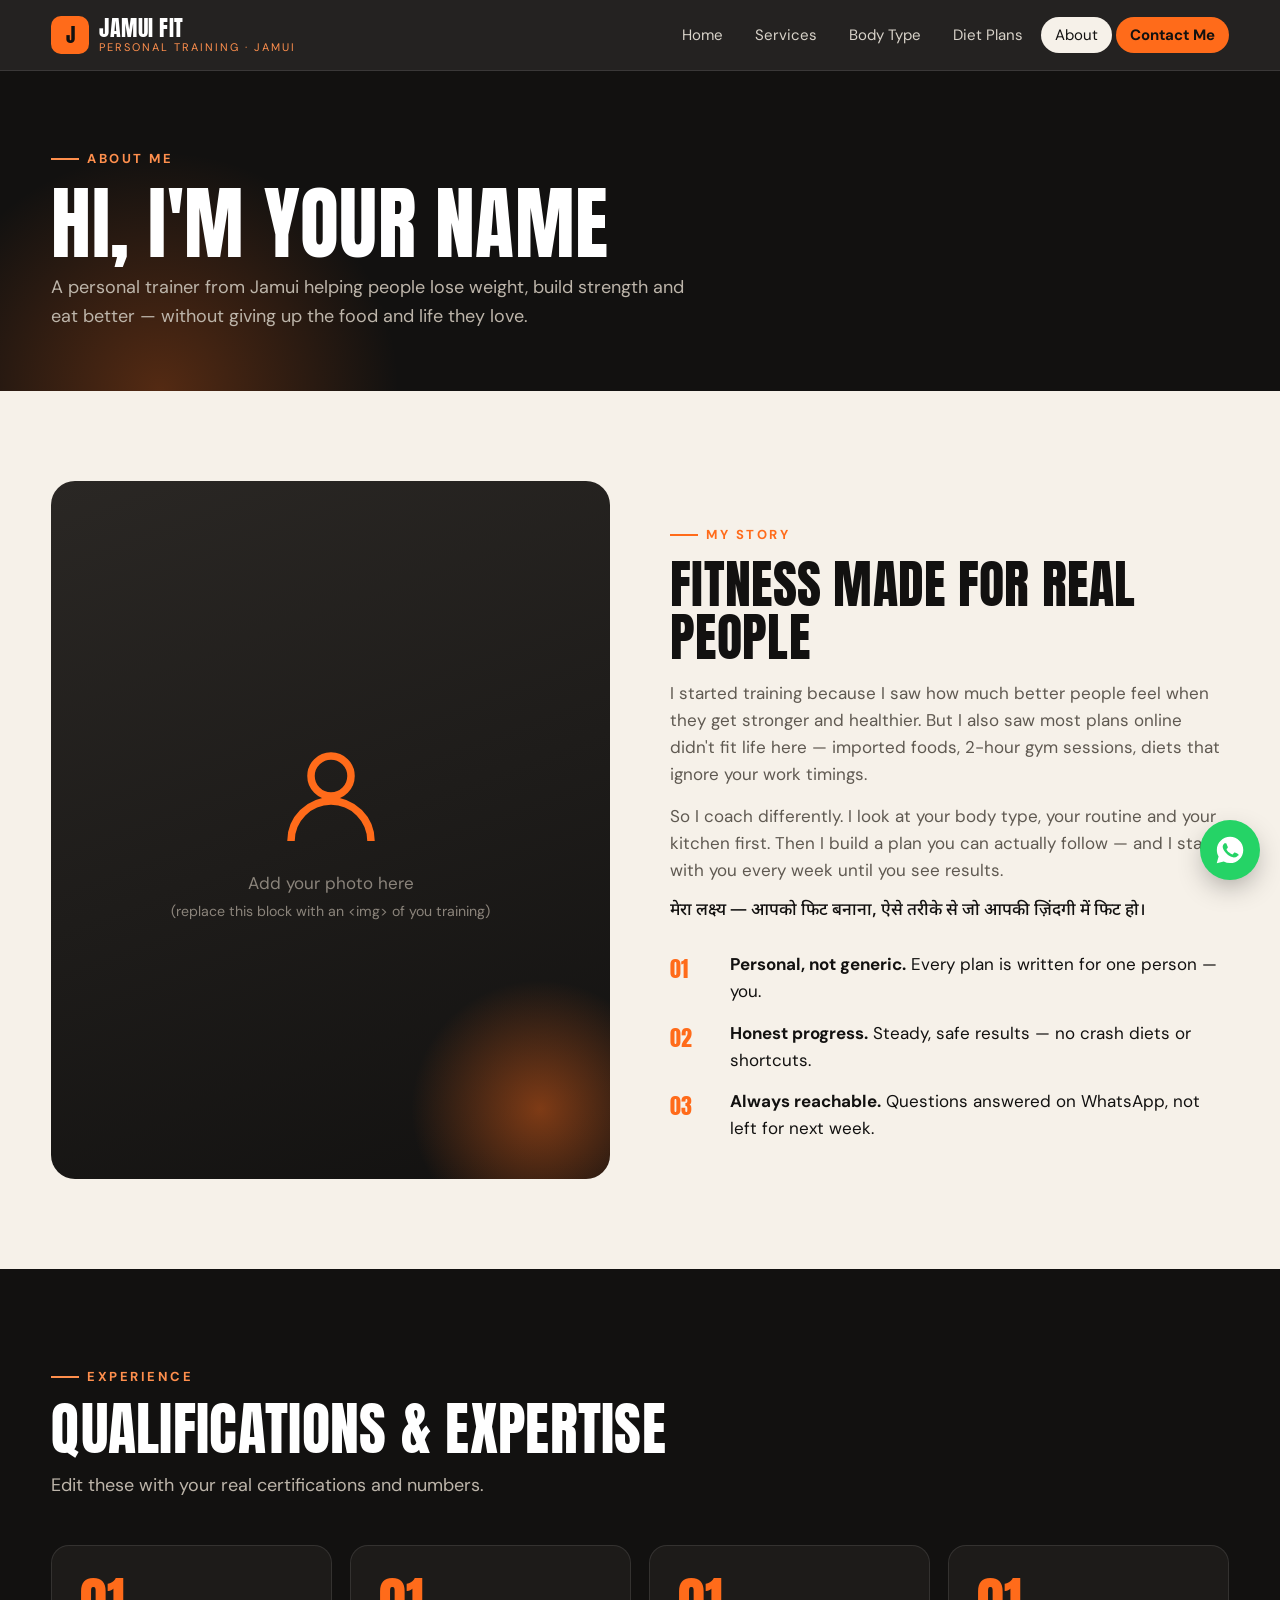
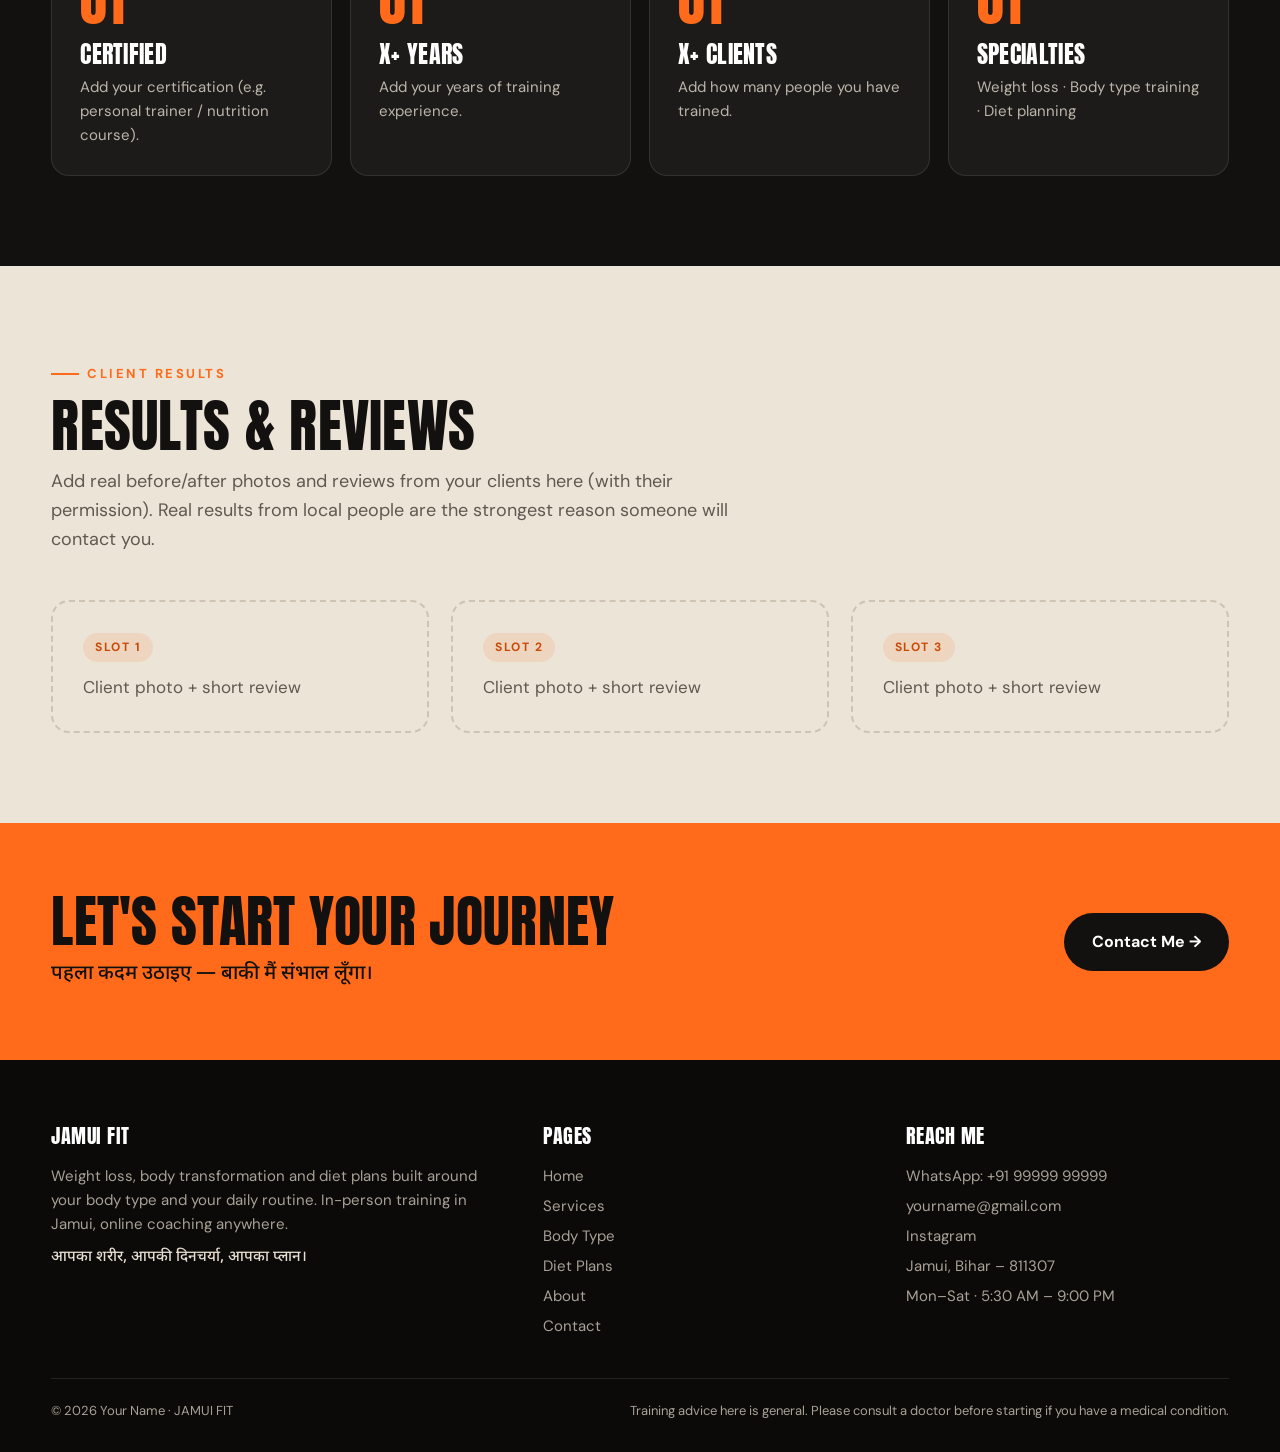
==== about.html @ f2fb3ff2 "Initial commit: JamuiFIT website Co-Authored-By: Claude Opus 5.5 <noreply@anthropic.com>" ====
<!DOCTYPE html>
<html lang="en">
<head>
<meta charset="UTF-8">
<meta name="viewport" content="width=device-width, initial-scale=1">
<title>About — Jamui Fit Personal Trainer</title>
<meta name="description" content="Meet your personal trainer in Jamui, Bihar — training philosophy, experience and approach.">
<link rel="preconnect" href="https://fonts.googleapis.com"><link rel="preconnect" href="https://fonts.gstatic.com" crossorigin>
<link href="https://fonts.googleapis.com/css2?family=Anton&family=DM+Sans:wght@400;500;700&family=Noto+Sans+Devanagari:wght@400;500;700&display=swap" rel="stylesheet">
<link rel="stylesheet" href="assets/style.css">
</head>
<body>

<section class="page-hero">
  <div class="wrap">
    <span class="eyebrow">About me</span>
    <h1>Hi, I'm <span data-site="trainerName">Your Name</span></h1>
    <p>A personal trainer from Jamui helping people lose weight, build strength and eat better — without giving up the food and life they love.</p>
  </div>
</section>

<section>
  <div class="wrap split">
    <div class="portrait reveal">
      <div>
        <svg viewBox="0 0 24 24"><circle cx="12" cy="8" r="4"/><path d="M4 21c0-4.4 3.6-8 8-8s8 3.6 8 8"/></svg>
        <p>Add your photo here<br><small>(replace this block with an &lt;img&gt; of you training)</small></p>
      </div>
    </div>
    <div class="reveal">
      <span class="eyebrow dark">My story</span>
      <h2 style="font-size:clamp(34px,4.5vw,52px);text-transform:uppercase;margin:12px 0 16px">Fitness made for real people</h2>
      <p style="color:#5f5951;margin-bottom:14px">I started training because I saw how much better people feel when they get stronger and healthier. But I also saw most plans online didn't fit life here — imported foods, 2-hour gym sessions, diets that ignore your work timings.</p>
      <p style="color:#5f5951;margin-bottom:14px">So I coach differently. I look at your body type, your routine and your kitchen first. Then I build a plan you can actually follow — and I stay with you every week until you see results.</p>
      <p class="hi" style="margin-bottom:24px">मेरा लक्ष्य — आपको फिट बनाना, ऐसे तरीके से जो आपकी ज़िंदगी में फिट हो।</p>
      <div class="values">
        <div class="value"><b>01</b><div><strong>Personal, not generic.</strong> Every plan is written for one person — you.</div></div>
        <div class="value"><b>02</b><div><strong>Honest progress.</strong> Steady, safe results — no crash diets or shortcuts.</div></div>
        <div class="value"><b>03</b><div><strong>Always reachable.</strong> Questions answered on WhatsApp, not left for next week.</div></div>
      </div>
    </div>
  </div>
</section>

<section class="dark-sec">
  <div class="wrap">
    <div class="section-head reveal">
      <span class="eyebrow">Experience</span>
      <h2>Qualifications &amp; expertise</h2>
      <p>Edit these with your real certifications and numbers.</p>
    </div>
    <div class="grid-4">
      <div class="step reveal" style="padding-top:28px"><h3>Certified</h3><p>Add your certification (e.g. personal trainer / nutrition course).</p></div>
      <div class="step reveal" style="padding-top:28px"><h3>X+ Years</h3><p>Add your years of training experience.</p></div>
      <div class="step reveal" style="padding-top:28px"><h3>X+ Clients</h3><p>Add how many people you have trained.</p></div>
      <div class="step reveal" style="padding-top:28px"><h3>Specialties</h3><p>Weight loss · Body type training · Diet planning</p></div>
    </div>
  </div>
</section>

<section class="alt">
  <div class="wrap">
    <div class="section-head reveal">
      <span class="eyebrow dark">Client results</span>
      <h2>Results &amp; reviews</h2>
      <p>Add real before/after photos and reviews from your clients here (with their permission). Real results from local people are the strongest reason someone will contact you.</p>
    </div>
    <div class="grid-3">
      <div class="card reveal" style="border:2px dashed #cfc4b3;background:transparent"><span class="tag">Slot 1</span><p style="margin-top:12px">Client photo + short review</p></div>
      <div class="card reveal" style="border:2px dashed #cfc4b3;background:transparent"><span class="tag">Slot 2</span><p style="margin-top:12px">Client photo + short review</p></div>
      <div class="card reveal" style="border:2px dashed #cfc4b3;background:transparent"><span class="tag">Slot 3</span><p style="margin-top:12px">Client photo + short review</p></div>
    </div>
  </div>
</section>

<section class="cta-band">
  <div class="wrap">
    <div><h2>Let's start your journey</h2><p class="hi">पहला कदम उठाइए — बाकी मैं संभाल लूँगा।</p></div>
    <a class="btn btn-primary" href="contact.html">Contact Me →</a>
  </div>
</section>

<script src="assets/site.js"></script>
</body>
</html>
---- assets/style.css ----
:root{
  --ink:#121110; --ink-2:#1d1b19; --ink-3:#2a2724;
  --paper:#f6f1e9; --paper-2:#ece4d7;
  --saffron:#ff6b1a; --saffron-2:#ff8f4d; --leaf:#2f8f5b;
  --muted:#8b847b; --line:rgba(255,255,255,.1);
  --radius:18px;
  --display:"Anton",Impact,sans-serif;
  --body:"DM Sans","Noto Sans Devanagari",system-ui,sans-serif;
  --hi:"Noto Sans Devanagari","DM Sans",sans-serif;
}
*{box-sizing:border-box;margin:0;padding:0}
html{scroll-behavior:smooth}
body{font-family:var(--body);background:var(--paper);color:var(--ink);line-height:1.6;font-size:17px;-webkit-font-smoothing:antialiased}
img,svg{display:block;max-width:100%}
a{color:inherit}
.wrap{width:min(1180px,92vw);margin-inline:auto}
.hi{font-family:var(--hi);font-weight:500}

/* header */
.site-header{position:sticky;top:0;z-index:50;background:rgba(18,17,16,.92);backdrop-filter:blur(10px);color:#fff;border-bottom:1px solid var(--line)}
.nav{display:flex;align-items:center;justify-content:space-between;height:70px}
.brand{display:flex;align-items:center;gap:10px;text-decoration:none}
.brand-mark{width:38px;height:38px;border-radius:10px;background:var(--saffron);display:grid;place-items:center;font-family:var(--display);font-size:20px;color:var(--ink)}
.brand-text{font-family:var(--display);font-size:22px;letter-spacing:.5px;line-height:1}
.brand-text small{display:block;font-family:var(--body);font-size:11px;letter-spacing:2px;color:var(--saffron-2);text-transform:uppercase;margin-top:3px}
.nav-links{display:flex;gap:4px;list-style:none;align-items:center}
.nav-links a{text-decoration:none;padding:8px 14px;border-radius:999px;font-size:15px;color:#d9d3ca;transition:.2s}
.nav-links a:hover{color:#fff;background:var(--ink-3)}
.nav-links a.active{color:var(--ink);background:var(--paper)}
.nav-links .nav-cta{background:var(--saffron);color:var(--ink);font-weight:700}
.nav-links .nav-cta:hover{background:var(--saffron-2);color:var(--ink)}
.menu-btn{display:none;background:none;border:0;color:#fff;font-size:26px;cursor:pointer;padding:6px}
@media(max-width:900px){
  .menu-btn{display:block}
  .nav-links{position:absolute;top:70px;left:0;right:0;flex-direction:column;align-items:stretch;background:var(--ink);padding:12px 4vw 20px;gap:4px;display:none;border-bottom:1px solid var(--line)}
  .nav-links.open{display:flex}
  .nav-links a{padding:12px 16px}
}

/* buttons */
.btn{display:inline-flex;align-items:center;gap:10px;padding:14px 26px;border-radius:999px;font-weight:700;text-decoration:none;font-size:16px;border:2px solid transparent;cursor:pointer;transition:transform .15s,background .2s;font-family:var(--body)}
.btn:hover{transform:translateY(-2px)}
.btn-primary{background:var(--saffron);color:var(--ink)}
.btn-primary:hover{background:var(--saffron-2)}
.btn-ghost{border-color:currentColor;background:transparent}
.btn-wa{background:#25d366;color:#08331a}
.btn svg{width:20px;height:20px}

/* hero */
.hero{background:var(--ink);color:#fff;position:relative;overflow:hidden;padding:90px 0 110px}
.hero::after{content:"";position:absolute;right:-180px;top:-120px;width:620px;height:620px;border-radius:50%;background:radial-gradient(circle,rgba(255,107,26,.35),transparent 65%)}
.hero-grid{display:grid;grid-template-columns:1.25fr .9fr;gap:50px;align-items:center;position:relative;z-index:1}
.eyebrow{display:inline-flex;align-items:center;gap:8px;font-size:13px;letter-spacing:2.5px;text-transform:uppercase;color:var(--saffron-2);font-weight:700}
.eyebrow::before{content:"";width:28px;height:2px;background:currentColor}
h1,h2,h3{font-family:var(--display);font-weight:400;letter-spacing:.3px;line-height:1.02}
.hero h1{font-size:clamp(52px,8vw,104px);margin:18px 0 10px;text-transform:uppercase}
.hero h1 em{font-style:normal;color:var(--saffron)}
.hero .hi-line{font-size:clamp(20px,2.4vw,26px);color:#e8dfd2;margin-bottom:18px}
.hero p.lead{font-size:19px;color:#bdb5aa;max-width:560px;margin-bottom:32px}
.hero-actions{display:flex;flex-wrap:wrap;gap:14px}
.hero-card{background:var(--ink-2);border:1px solid var(--line);border-radius:24px;padding:30px}
.hero-card h3{font-size:28px;margin-bottom:6px}
.hero-card .sub{color:var(--muted);font-size:14px;margin-bottom:20px}
.stat-row{display:grid;grid-template-columns:1fr 1fr;gap:12px}
.stat{background:var(--ink-3);border-radius:14px;padding:16px}
.stat b{font-family:var(--display);font-size:30px;color:var(--saffron);font-weight:400;display:block;line-height:1.1}
.stat span{font-size:13px;color:#bdb5aa}
@media(max-width:900px){.hero-grid{grid-template-columns:1fr}.hero{padding:60px 0 80px}}

/* page hero */
.page-hero{background:var(--ink);color:#fff;padding:70px 0 60px;position:relative;overflow:hidden}
.page-hero::after{content:"";position:absolute;left:-100px;bottom:-260px;width:520px;height:520px;border-radius:50%;background:radial-gradient(circle,rgba(255,107,26,.28),transparent 65%)}
.page-hero .wrap{position:relative;z-index:1}
.page-hero h1{font-size:clamp(44px,6.5vw,80px);text-transform:uppercase;margin:14px 0 8px}
.page-hero p{color:#bdb5aa;max-width:640px;font-size:18px}

/* sections */
section{padding:90px 0}
.section-head{max-width:720px;margin-bottom:46px}
.section-head h2{font-size:clamp(36px,5vw,58px);text-transform:uppercase;margin:12px 0 12px}
.section-head p{color:#5f5951;font-size:18px}
.eyebrow.dark{color:var(--saffron)}
.alt{background:var(--paper-2)}
.dark-sec{background:var(--ink);color:#fff}
.dark-sec .section-head p{color:#bdb5aa}

.grid-3{display:grid;grid-template-columns:repeat(3,1fr);gap:22px}
.grid-2{display:grid;grid-template-columns:repeat(2,1fr);gap:22px}
.grid-4{display:grid;grid-template-columns:repeat(4,1fr);gap:18px}
@media(max-width:900px){.grid-3,.grid-4{grid-template-columns:1fr 1fr}}
@media(max-width:620px){.grid-3,.grid-2,.grid-4{grid-template-columns:1fr}}

.card{background:#fff;border-radius:var(--radius);padding:30px;border:1px solid rgba(0,0,0,.06);position:relative;transition:transform .2s,box-shadow .2s}
.card:hover{transform:translateY(-4px);box-shadow:0 18px 40px -20px rgba(0,0,0,.25)}
.card h3{font-size:28px;margin:16px 0 10px;text-transform:uppercase}
.card p{color:#5f5951}
.card ul{list-style:none;margin-top:14px}
.card li{padding:7px 0 7px 26px;position:relative;color:#3b3631;border-top:1px dashed rgba(0,0,0,.08)}
.card li::before{content:"";position:absolute;left:2px;top:15px;width:12px;height:7px;border-left:2.5px solid var(--saffron);border-bottom:2.5px solid var(--saffron);transform:rotate(-45deg)}
.icon{width:58px;height:58px;border-radius:16px;background:var(--ink);display:grid;place-items:center}
.icon svg{width:30px;height:30px;stroke:var(--saffron);fill:none;stroke-width:2;stroke-linecap:round;stroke-linejoin:round}
.dark-card{background:var(--ink-2);border:1px solid var(--line);color:#fff}
.dark-card p{color:#bdb5aa}
.dark-card li{color:#e8dfd2;border-top-color:var(--line)}
.tag{display:inline-block;font-size:12px;letter-spacing:1.5px;text-transform:uppercase;font-weight:700;padding:5px 12px;border-radius:999px;background:rgba(255,107,26,.12);color:#c94a05}

/* steps */
.steps{counter-reset:s;display:grid;grid-template-columns:repeat(4,1fr);gap:18px}
.step{background:var(--ink-2);border:1px solid var(--line);border-radius:var(--radius);padding:28px;position:relative}
.step::before{counter-increment:s;content:"0" counter(s);font-family:var(--display);font-size:54px;color:var(--saffron);line-height:1;display:block;margin-bottom:14px}
.step h3{font-size:24px;margin-bottom:8px;text-transform:uppercase}
.step p{color:#bdb5aa;font-size:15px}
@media(max-width:900px){.steps{grid-template-columns:1fr 1fr}}
@media(max-width:560px){.steps{grid-template-columns:1fr}}

/* split */
.split{display:grid;grid-template-columns:1fr 1fr;gap:60px;align-items:center}
@media(max-width:900px){.split{grid-template-columns:1fr;gap:36px}}
.body-figs{display:flex;justify-content:center;gap:26px;align-items:flex-end;background:var(--ink);border-radius:24px;padding:40px 20px 26px}
.body-figs figure{text-align:center;color:#e8dfd2;font-size:13px;letter-spacing:1.5px;text-transform:uppercase}
.body-figs svg{height:200px;width:auto;margin:0 auto 12px}
.body-figs svg path,.body-figs svg circle{fill:none;stroke:var(--saffron);stroke-width:3}

/* cta band */
.cta-band{background:var(--saffron);color:var(--ink);padding:70px 0}
.cta-band .wrap{display:flex;justify-content:space-between;align-items:center;gap:30px;flex-wrap:wrap}
.cta-band h2{font-size:clamp(34px,5vw,56px);text-transform:uppercase;max-width:700px}
.cta-band .hi{font-size:20px;margin-top:8px}
.cta-band .btn-primary{background:var(--ink);color:#fff}

/* forms */
.form{background:#fff;border-radius:24px;padding:36px;border:1px solid rgba(0,0,0,.06)}
.form-row{display:grid;grid-template-columns:1fr 1fr;gap:16px}
@media(max-width:620px){.form-row{grid-template-columns:1fr}}
.field{display:flex;flex-direction:column;gap:6px;margin-bottom:16px}
.field label{font-weight:700;font-size:14px}
.field input,.field select,.field textarea{font:inherit;font-size:16px;padding:13px 15px;border-radius:12px;border:1.5px solid #ddd3c4;background:var(--paper);color:var(--ink);transition:border .2s}
.field input:focus,.field select:focus,.field textarea:focus{outline:none;border-color:var(--saffron);background:#fff}
.field textarea{min-height:110px;resize:vertical}
.chips{display:flex;flex-wrap:wrap;gap:8px}
.chips label{cursor:pointer}
.chips input{position:absolute;opacity:0;pointer-events:none}
.chips span{display:inline-block;padding:9px 16px;border-radius:999px;border:1.5px solid #ddd3c4;font-size:14px;font-weight:500;transition:.15s}
.chips input:checked+span{background:var(--ink);color:#fff;border-color:var(--ink)}
.chips input:focus-visible+span{outline:2px solid var(--saffron);outline-offset:2px}
.form-note{font-size:13px;color:var(--muted);margin-top:10px}
.form-result{display:none;margin-top:18px;padding:20px;border-radius:14px;background:#eaf6ef;border:1px solid #bfe3cd}
.form-result.show{display:block}
.form-result p{margin-bottom:12px}
.error{color:#c0392b;font-size:14px;margin-top:8px;display:none}
.error.show{display:block}

/* contact info */
.info-list{list-style:none;display:grid;gap:14px}
.info-list li{display:flex;gap:16px;align-items:flex-start;background:var(--ink-2);border:1px solid var(--line);border-radius:16px;padding:18px 20px;color:#fff}
.info-list .icon{width:46px;height:46px;flex:none;background:var(--ink-3)}
.info-list .icon svg{width:22px;height:22px}
.info-list b{display:block;font-size:13px;letter-spacing:1.5px;text-transform:uppercase;color:var(--saffron-2);font-weight:700}
.info-list a,.info-list span{font-size:17px;text-decoration:none}

/* faq */
.faq details{background:#fff;border-radius:14px;padding:18px 22px;margin-bottom:12px;border:1px solid rgba(0,0,0,.06)}
.faq summary{font-weight:700;cursor:pointer;list-style:none;display:flex;justify-content:space-between;gap:20px}
.faq summary::after{content:"+";font-family:var(--display);font-size:24px;color:var(--saffron);line-height:1}
.faq details[open] summary::after{content:"–"}
.faq details p{margin-top:12px;color:#5f5951}

/* quiz */
.quiz{background:#fff;border-radius:24px;padding:36px;border:1px solid rgba(0,0,0,.06)}
.quiz-progress{height:6px;background:var(--paper-2);border-radius:99px;overflow:hidden;margin-bottom:26px}
.quiz-progress div{height:100%;background:var(--saffron);width:0;transition:width .3s}
.quiz h3{font-size:30px;text-transform:uppercase;margin-bottom:6px}
.quiz .q-hi{color:var(--muted);margin-bottom:20px}
.opts{display:grid;gap:10px}
.opt{text-align:left;font:inherit;padding:16px 18px;border-radius:14px;border:1.5px solid #ddd3c4;background:var(--paper);cursor:pointer;transition:.15s;font-size:16px}
.opt:hover{border-color:var(--saffron);background:#fff}
.quiz-result{display:none}
.quiz-result.show{display:block}
.result-type{font-family:var(--display);font-size:clamp(44px,6vw,68px);color:var(--saffron);text-transform:uppercase;line-height:1}
.mix-bar{display:flex;height:14px;border-radius:99px;overflow:hidden;margin:18px 0 8px}
.mix-legend{display:flex;gap:18px;font-size:13px;color:#5f5951;flex-wrap:wrap}
.mix-legend i{display:inline-block;width:10px;height:10px;border-radius:3px;margin-right:6px;vertical-align:middle}

/* calculator */
.calc{background:var(--ink-2);border:1px solid var(--line);border-radius:24px;padding:32px;color:#fff}
.calc .field label{color:#e8dfd2}
.calc .field input,.calc .field select{background:var(--ink-3);border-color:#3a3632;color:#fff}
.calc-out{margin-top:10px;padding:22px;border-radius:16px;background:var(--ink-3);display:none}
.calc-out.show{display:block}
.calc-out .big{font-family:var(--display);font-size:56px;color:var(--saffron);line-height:1}
.scale{display:flex;height:10px;border-radius:99px;overflow:hidden;margin:14px 0 6px}
.scale span{flex:1}
.scale-labels{display:flex;justify-content:space-between;font-size:12px;color:var(--muted)}

/* meal table */
.meal-plan{background:#fff;border-radius:20px;overflow:hidden;border:1px solid rgba(0,0,0,.06)}
.meal{display:grid;grid-template-columns:130px 1fr;border-top:1px solid var(--paper-2)}
.meal:first-child{border-top:0}
.meal .time{background:var(--ink);color:#fff;padding:18px;font-family:var(--display);font-size:20px;letter-spacing:.5px}
.meal .time small{display:block;font-family:var(--body);font-size:12px;color:var(--saffron-2);letter-spacing:1px}
.meal .food{padding:18px 22px;color:#3b3631}
.plan-tabs{display:flex;gap:8px;flex-wrap:wrap;margin-bottom:18px}
.plan-tabs button{font:inherit;font-size:14px;font-weight:700;padding:10px 18px;border-radius:999px;border:1.5px solid var(--ink);background:transparent;cursor:pointer}
.plan-tabs button.on{background:var(--ink);color:#fff}

.note{font-size:14px;color:var(--muted);margin-top:16px;padding-left:14px;border-left:3px solid var(--saffron)}
.dark-sec .note{color:#9c958b}

/* about */
.portrait{aspect-ratio:4/5;border-radius:24px;background:linear-gradient(160deg,var(--ink-3),var(--ink));display:grid;place-items:center;color:var(--muted);text-align:center;padding:30px;position:relative;overflow:hidden}
.portrait::before{content:"";position:absolute;inset:auto -60px -60px auto;width:260px;height:260px;border-radius:50%;background:radial-gradient(circle,rgba(255,107,26,.45),transparent 70%)}
.portrait svg{width:120px;height:120px;stroke:var(--saffron);fill:none;stroke-width:1.5;margin:0 auto 14px}
.values{display:grid;gap:14px;margin-top:26px}
.value{display:flex;gap:16px;align-items:flex-start}
.value b{font-family:var(--display);font-size:22px;color:var(--saffron);min-width:44px;font-weight:400}

/* footer */
.site-footer{background:#0b0a09;color:#a9a196;padding:60px 0 30px;font-size:15px}
.foot-grid{display:grid;grid-template-columns:1.4fr 1fr 1fr;gap:40px;margin-bottom:40px}
@media(max-width:760px){.foot-grid{grid-template-columns:1fr}}
.site-footer h4{color:#fff;font-family:var(--display);font-weight:400;font-size:20px;letter-spacing:.5px;margin-bottom:12px;text-transform:uppercase}
.site-footer ul{list-style:none;display:grid;gap:6px}
.site-footer a{text-decoration:none}
.site-footer a:hover{color:var(--saffron-2)}
.foot-bottom{border-top:1px solid var(--line);padding-top:22px;display:flex;justify-content:space-between;flex-wrap:wrap;gap:10px;font-size:13px}

/* floating whatsapp */
.wa-float{position:fixed;right:20px;bottom:20px;z-index:60;width:60px;height:60px;border-radius:50%;background:#25d366;display:grid;place-items:center;box-shadow:0 10px 30px -8px rgba(0,0,0,.45);transition:transform .2s}
.wa-float:hover{transform:scale(1.08)}
.wa-float svg{width:32px;height:32px;fill:#fff}

.reveal{opacity:0;transform:translateY(24px);transition:opacity .6s,transform .6s}
.reveal.in{opacity:1;transform:none}
@media(prefers-reduced-motion:reduce){.reveal{opacity:1;transform:none}*{transition:none!important}}
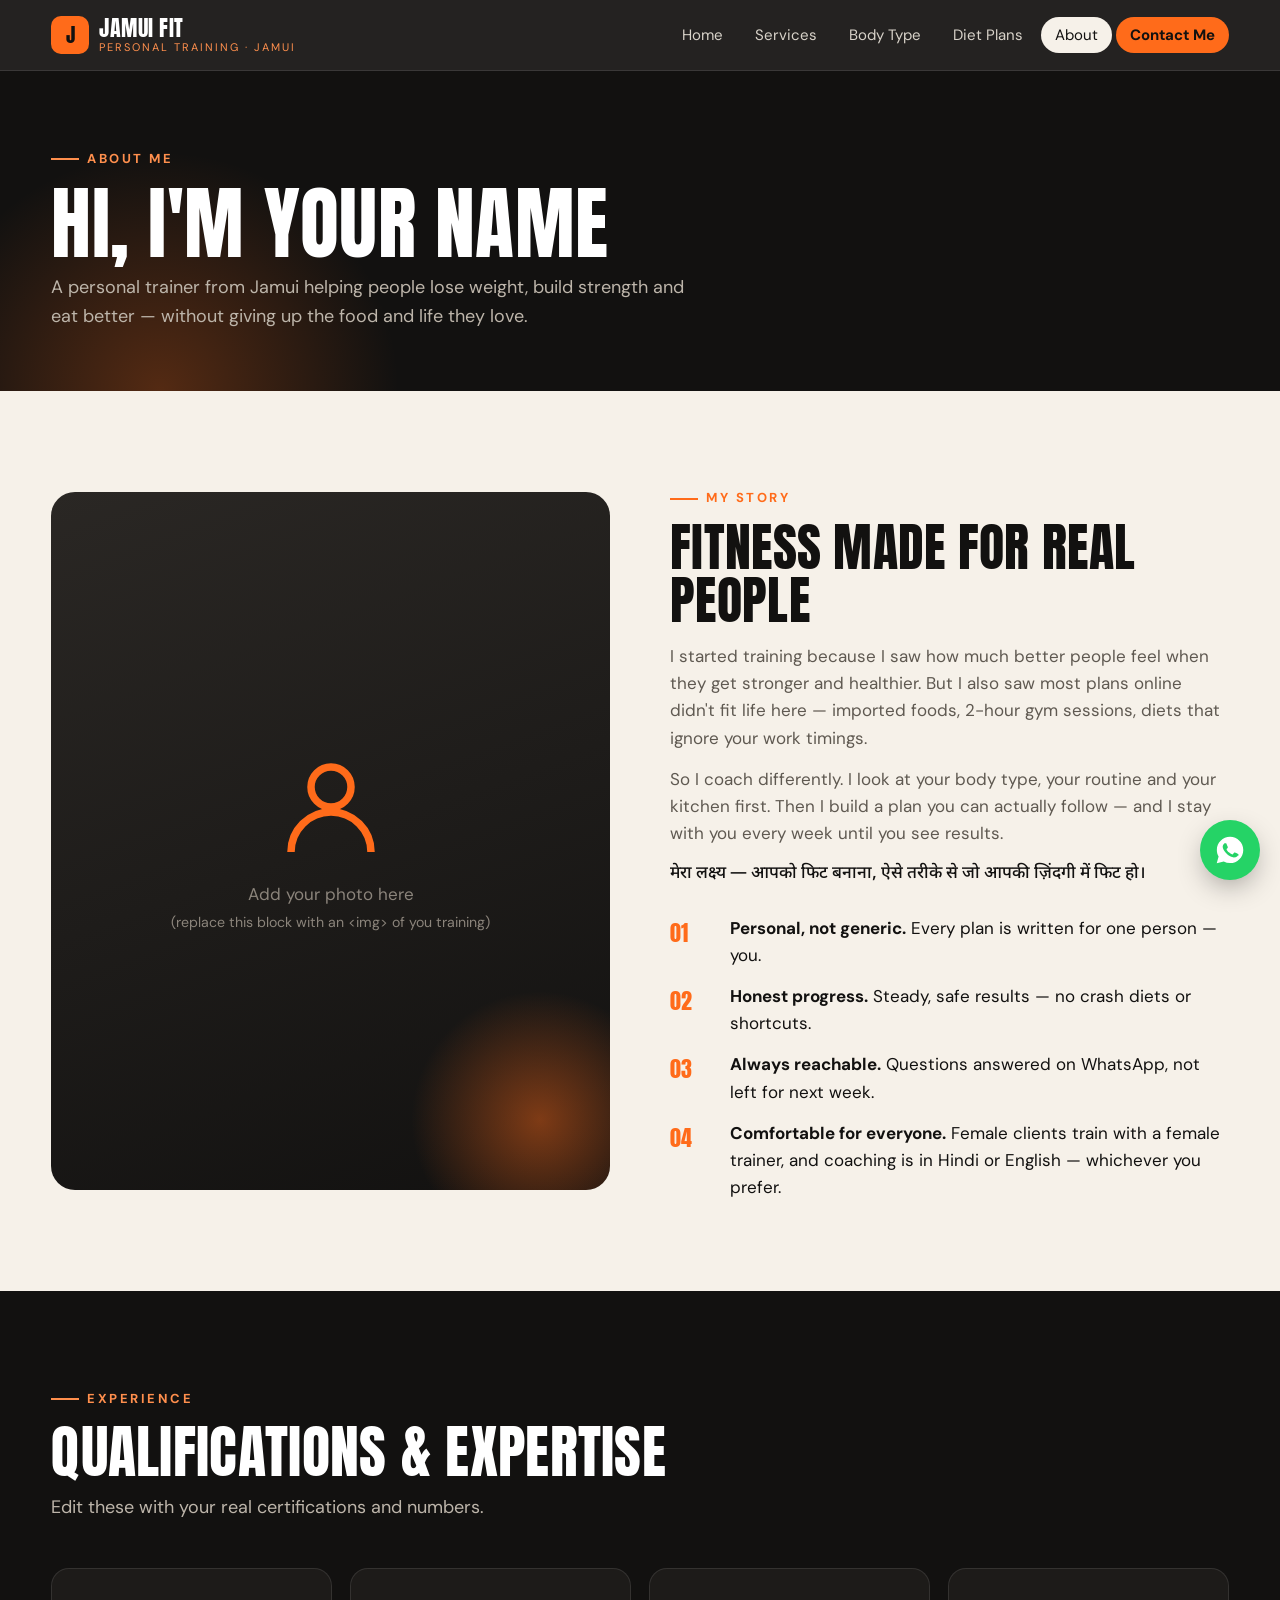
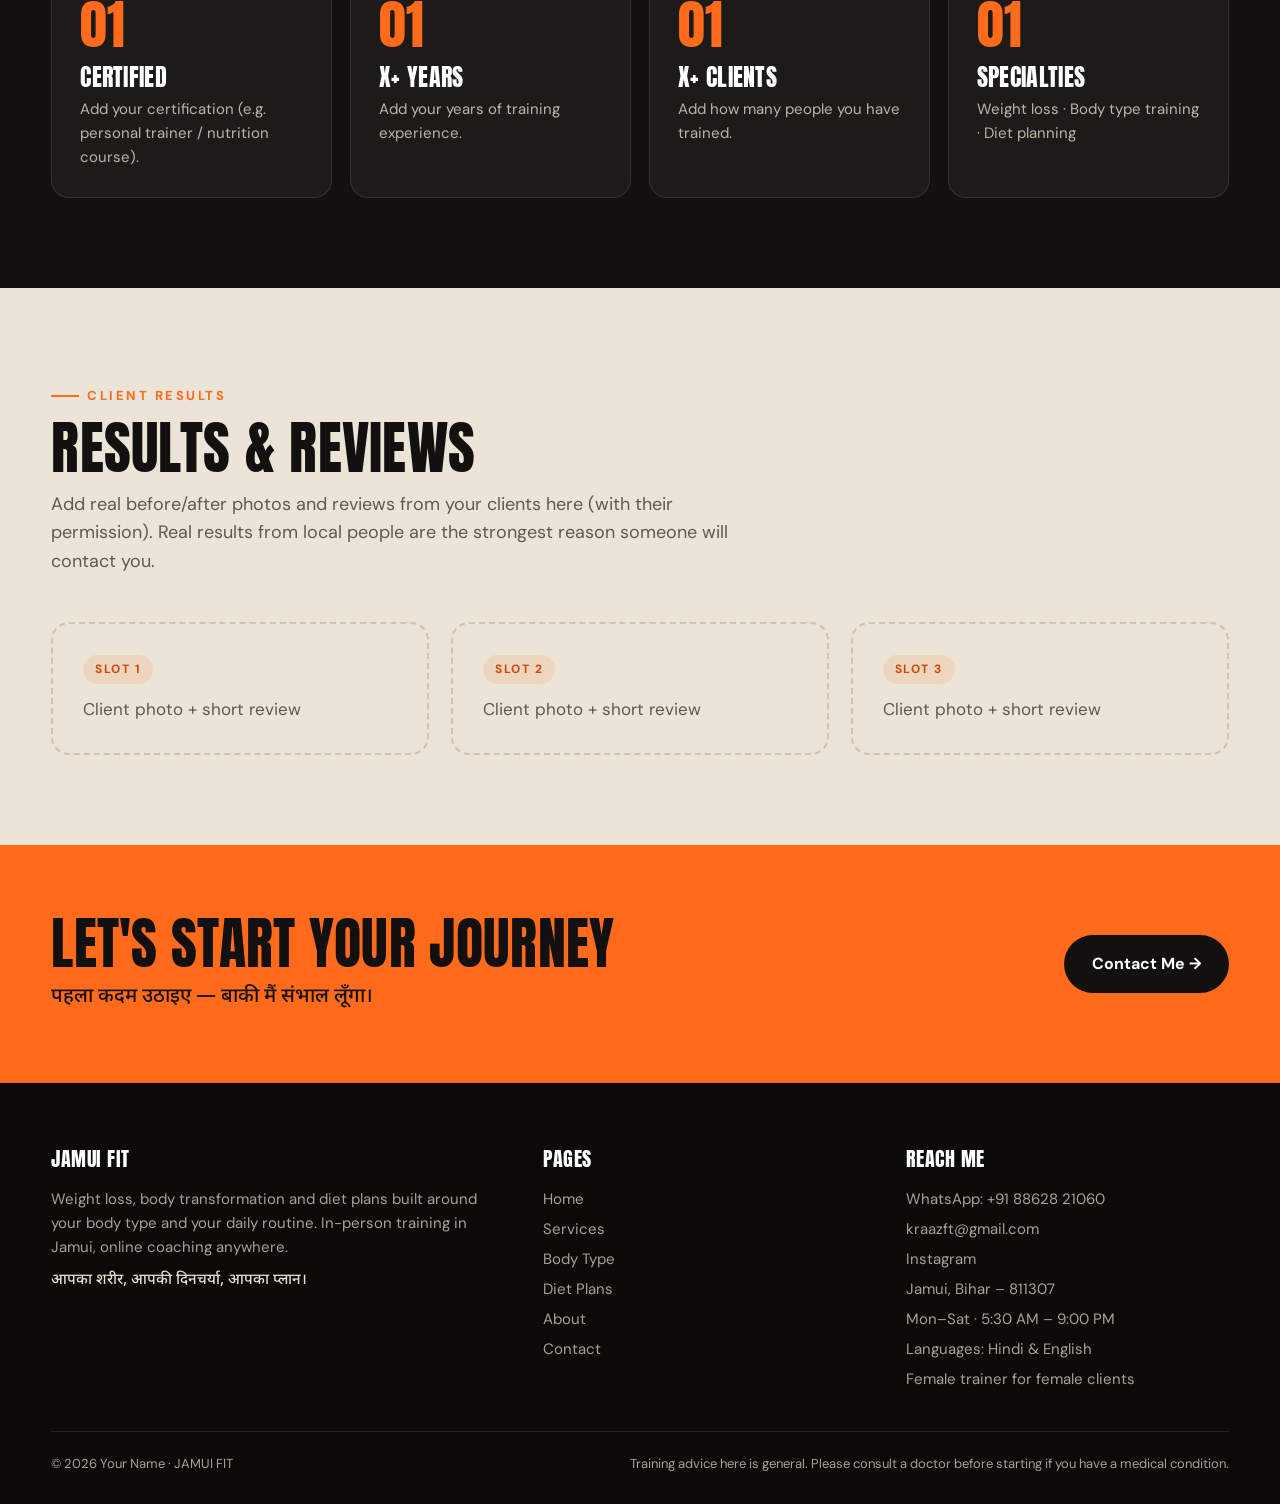
==== commit f82ce9fb: "Add client contact details, languages and female trainer info - Phone 8862821060 and email kraazft@g" ====
--- a/about.html
+++ b/about.html
@@ -37,6 +37,7 @@
         <div class="value"><b>01</b><div><strong>Personal, not generic.</strong> Every plan is written for one person — you.</div></div>
         <div class="value"><b>02</b><div><strong>Honest progress.</strong> Steady, safe results — no crash diets or shortcuts.</div></div>
         <div class="value"><b>03</b><div><strong>Always reachable.</strong> Questions answered on WhatsApp, not left for next week.</div></div>
+        <div class="value"><b>04</b><div><strong>Comfortable for everyone.</strong> Female clients train with a female trainer, and coaching is in Hindi or English — whichever you prefer.</div></div>
       </div>
     </div>
   </div>
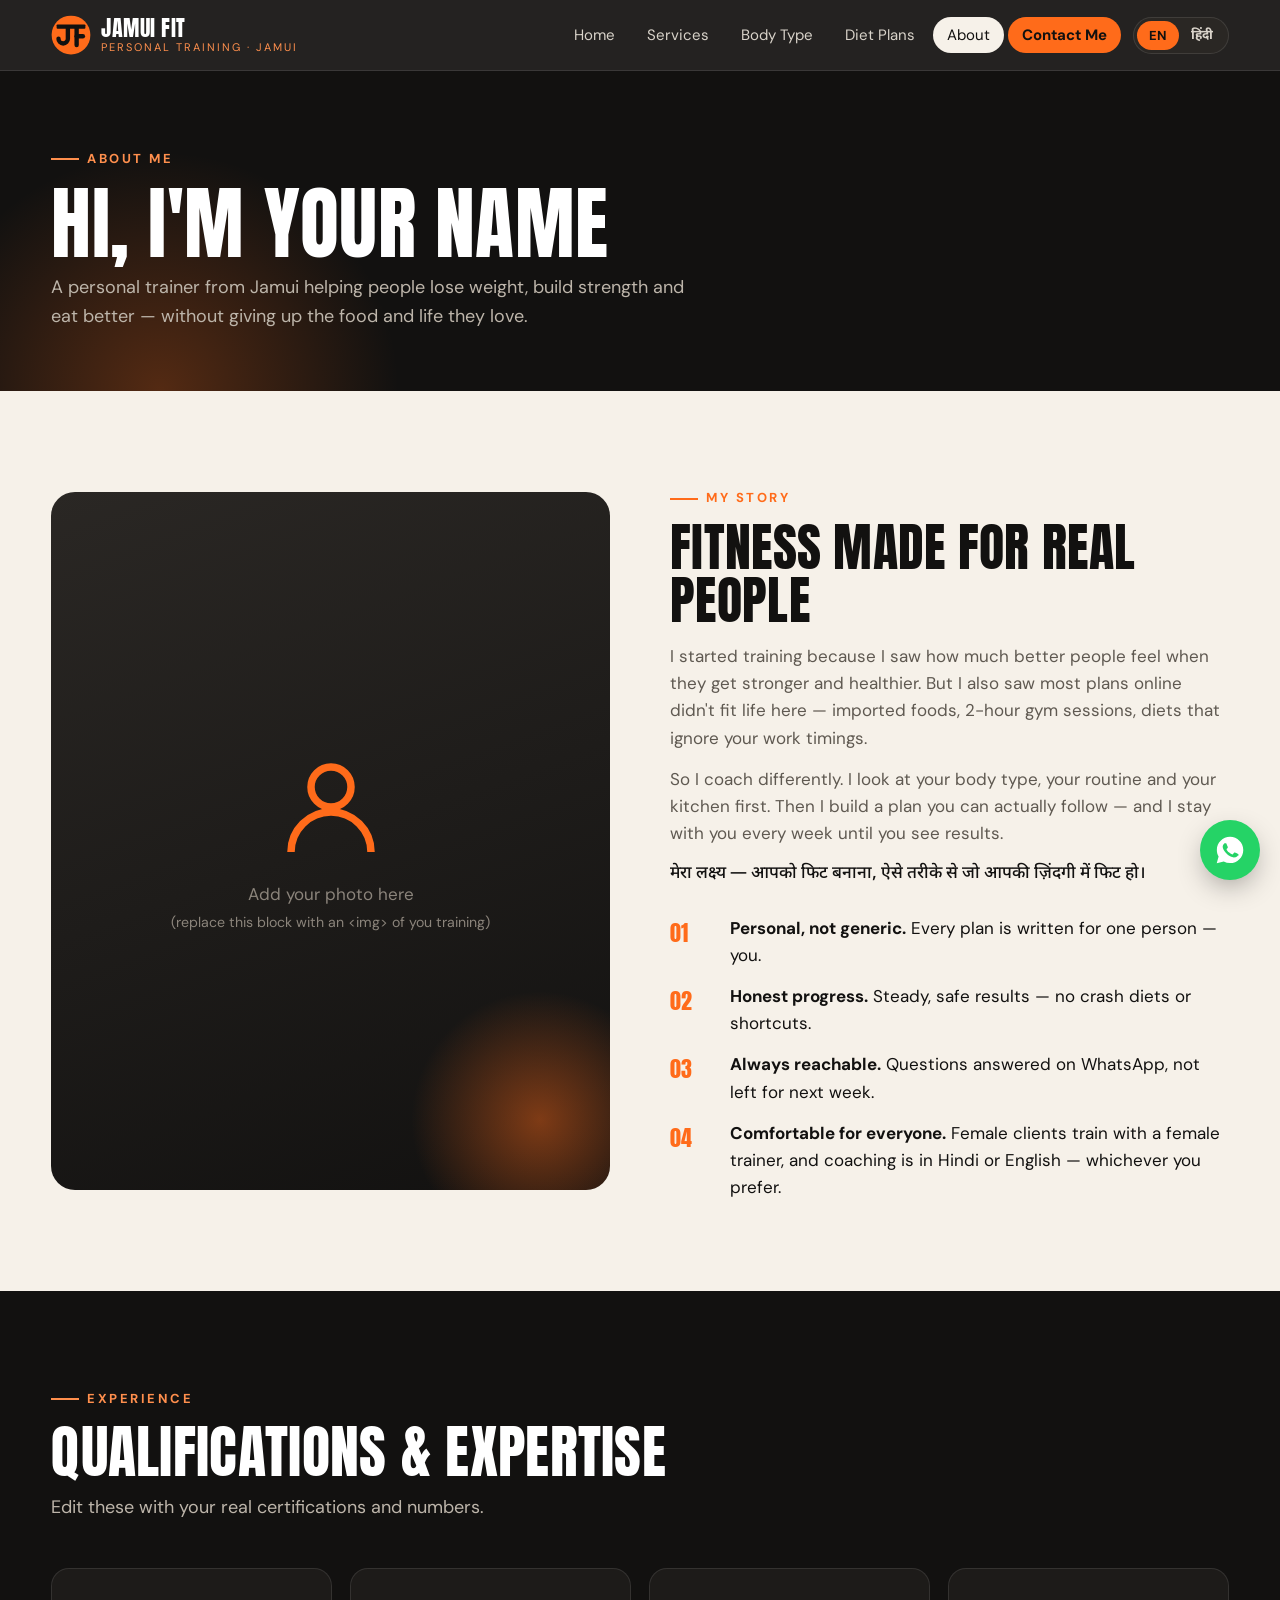
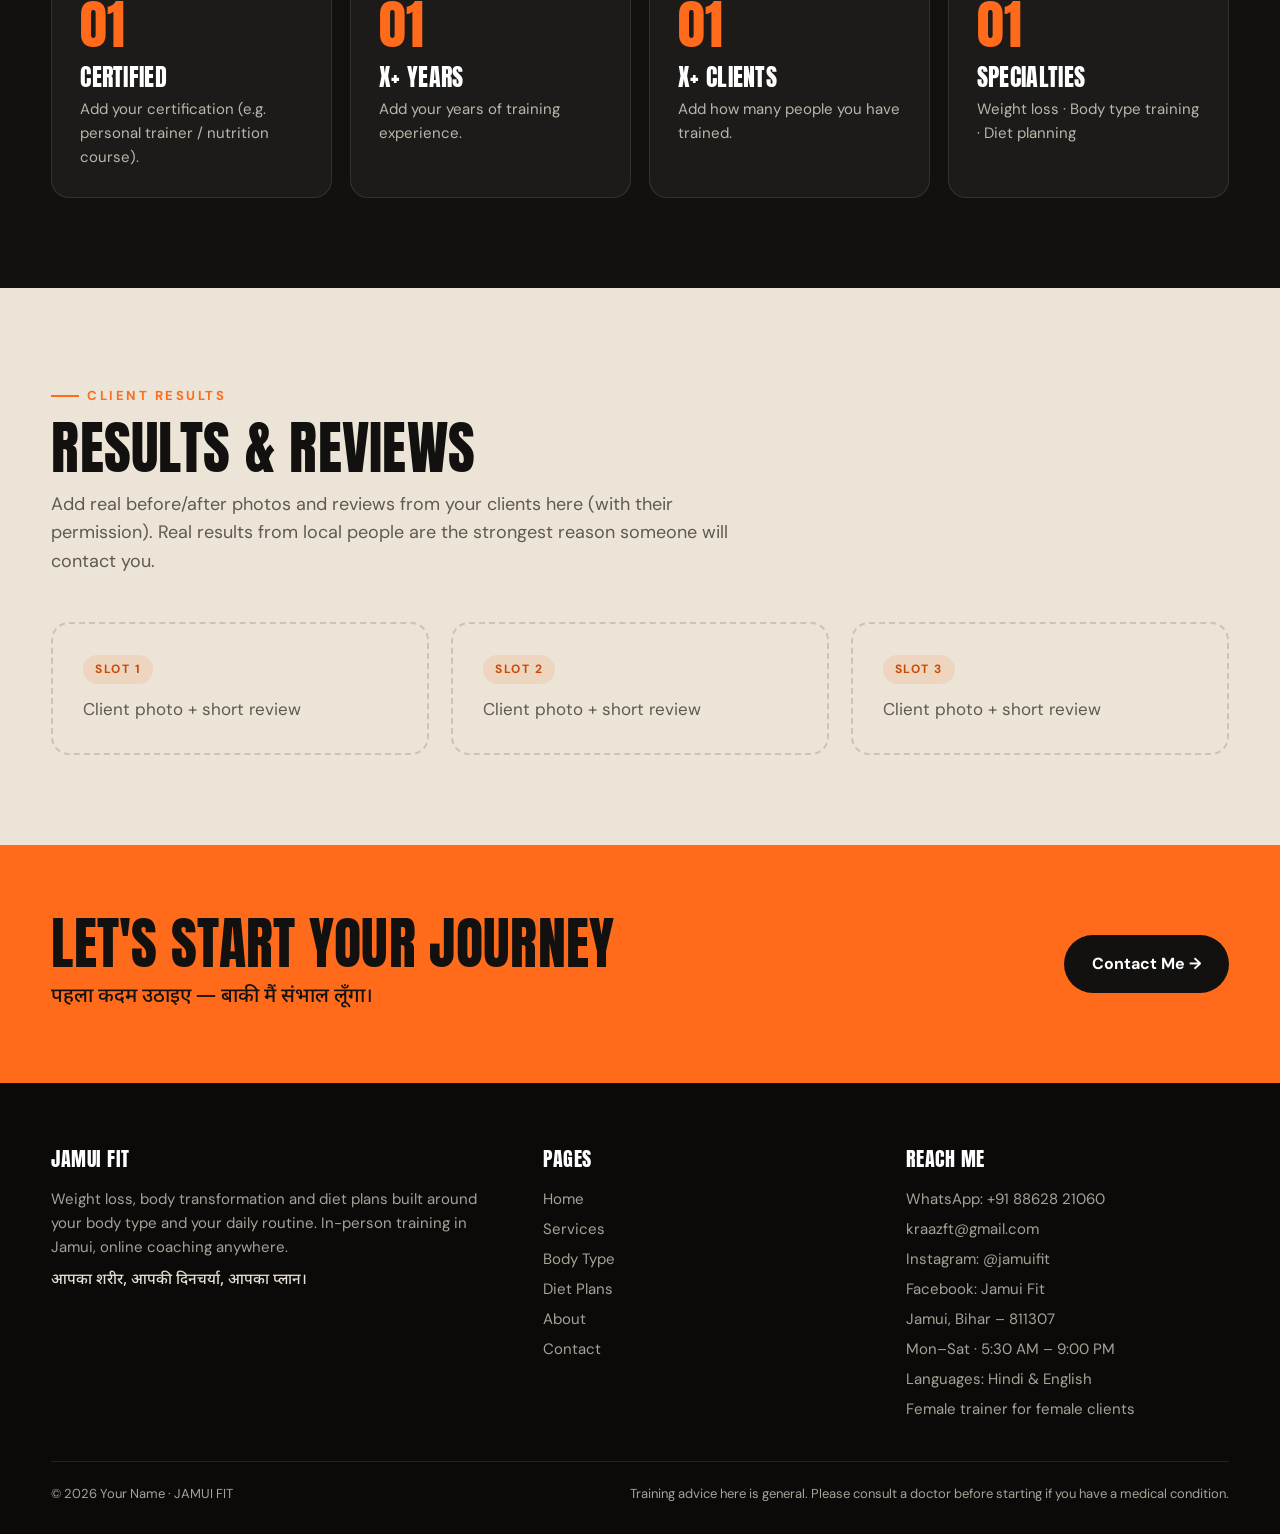
==== commit ba321584: "Add Hindi/English toggle, social links, SEO and logo - Header language toggle (EN / हिंदी), remember" ====
--- a/about.html
+++ b/about.html
@@ -3,8 +3,23 @@
 <head>
 <meta charset="UTF-8">
 <meta name="viewport" content="width=device-width, initial-scale=1">
-<title>About — Jamui Fit Personal Trainer</title>
-<meta name="description" content="Meet your personal trainer in Jamui, Bihar — training philosophy, experience and approach.">
+<!-- SITE URL: https://priyatam0509.github.io/JamuiFIT/  (replace everywhere when moving to a custom domain) -->
+<title data-hi="मेरे बारे में — जमुई फिट पर्सनल ट्रेनर">About Jamui Fit – Your Personal Trainer in Jamui, Bihar</title>
+<meta name="description" content="Meet the trainer behind Jamui Fit – personal training in Jamui, Bihar. Experience, qualifications, approach and client results. Hindi &amp; English.">
+<link rel="canonical" href="https://priyatam0509.github.io/JamuiFIT/about.html">
+<meta property="og:type" content="website">
+<meta property="og:site_name" content="Jamui Fit">
+<meta property="og:locale" content="en_IN">
+<meta property="og:title" content="About Jamui Fit – Personal Trainer in Jamui">
+<meta property="og:description" content="Experience, qualifications, training approach and client results.">
+<meta property="og:url" content="https://priyatam0509.github.io/JamuiFIT/about.html">
+<meta name="twitter:card" content="summary">
+<meta name="twitter:title" content="About Jamui Fit – Personal Trainer in Jamui">
+<meta name="twitter:description" content="Experience, qualifications, training approach and client results.">
+<meta name="theme-color" content="#121110">
+<link rel="icon" href="assets/logo.svg" type="image/svg+xml">
+<link rel="icon" href="assets/logo-512.png" type="image/png">
+<link rel="apple-touch-icon" href="assets/apple-touch-icon.png">
 <link rel="preconnect" href="https://fonts.googleapis.com"><link rel="preconnect" href="https://fonts.gstatic.com" crossorigin>
 <link href="https://fonts.googleapis.com/css2?family=Anton&family=DM+Sans:wght@400;500;700&family=Noto+Sans+Devanagari:wght@400;500;700&display=swap" rel="stylesheet">
 <link rel="stylesheet" href="assets/style.css">
@@ -13,9 +28,9 @@
 
 <section class="page-hero">
   <div class="wrap">
-    <span class="eyebrow">About me</span>
-    <h1>Hi, I'm <span data-site="trainerName">Your Name</span></h1>
-    <p>A personal trainer from Jamui helping people lose weight, build strength and eat better — without giving up the food and life they love.</p>
+    <span class="eyebrow" data-hi="मेरे बारे में">About me</span>
+    <h1 data-hi="नमस्ते, मैं <span data-site='trainerName'>Your Name</span> हूँ">Hi, I'm <span data-site="trainerName">Your Name</span></h1>
+    <p data-hi="जमुई का एक पर्सनल ट्रेनर, जो लोगों को वज़न घटाने, ताक़त बढ़ाने और बेहतर खाने में मदद करता है — बिना अपना पसंदीदा खाना और ज़िंदगी छोड़े।">A personal trainer from Jamui helping people lose weight, build strength and eat better — without giving up the food and life they love.</p>
   </div>
 </section>
 
@@ -28,16 +43,16 @@
       </div>
     </div>
     <div class="reveal">
-      <span class="eyebrow dark">My story</span>
-      <h2 style="font-size:clamp(34px,4.5vw,52px);text-transform:uppercase;margin:12px 0 16px">Fitness made for real people</h2>
-      <p style="color:#5f5951;margin-bottom:14px">I started training because I saw how much better people feel when they get stronger and healthier. But I also saw most plans online didn't fit life here — imported foods, 2-hour gym sessions, diets that ignore your work timings.</p>
-      <p style="color:#5f5951;margin-bottom:14px">So I coach differently. I look at your body type, your routine and your kitchen first. Then I build a plan you can actually follow — and I stay with you every week until you see results.</p>
+      <span class="eyebrow dark" data-hi="मेरी कहानी">My story</span>
+      <h2 style="font-size:clamp(34px,4.5vw,52px);text-transform:uppercase;margin:12px 0 16px" data-hi="असली लोगों के लिए फ़िटनेस">Fitness made for real people</h2>
+      <p style="color:#5f5951;margin-bottom:14px" data-hi="मैंने ट्रेनिंग इसलिए शुरू की क्योंकि मैंने देखा कि मज़बूत और स्वस्थ होने पर लोग कितना बेहतर महसूस करते हैं। लेकिन यह भी देखा कि ऑनलाइन मिलने वाले ज़्यादातर प्लान यहाँ की ज़िंदगी में फिट नहीं होते — इम्पोर्टेड खाना, 2 घंटे का जिम, और ऐसी डाइट जो आपके काम के समय को नहीं समझती।">I started training because I saw how much better people feel when they get stronger and healthier. But I also saw most plans online didn't fit life here — imported foods, 2-hour gym sessions, diets that ignore your work timings.</p>
+      <p style="color:#5f5951;margin-bottom:14px" data-hi="इसलिए मैं अलग तरीके से कोचिंग करता हूँ। पहले आपका बॉडी टाइप, दिनचर्या और रसोई देखता हूँ। फिर ऐसा प्लान बनाता हूँ जिसे आप सच में फॉलो कर सकें — और रिज़ल्ट दिखने तक हर हफ़्ते आपके साथ रहता हूँ।">So I coach differently. I look at your body type, your routine and your kitchen first. Then I build a plan you can actually follow — and I stay with you every week until you see results.</p>
       <p class="hi" style="margin-bottom:24px">मेरा लक्ष्य — आपको फिट बनाना, ऐसे तरीके से जो आपकी ज़िंदगी में फिट हो।</p>
       <div class="values">
-        <div class="value"><b>01</b><div><strong>Personal, not generic.</strong> Every plan is written for one person — you.</div></div>
-        <div class="value"><b>02</b><div><strong>Honest progress.</strong> Steady, safe results — no crash diets or shortcuts.</div></div>
-        <div class="value"><b>03</b><div><strong>Always reachable.</strong> Questions answered on WhatsApp, not left for next week.</div></div>
-        <div class="value"><b>04</b><div><strong>Comfortable for everyone.</strong> Female clients train with a female trainer, and coaching is in Hindi or English — whichever you prefer.</div></div>
+        <div class="value"><b>01</b><div data-hi="<strong>व्यक्तिगत, आम नहीं।</strong> हर प्लान सिर्फ़ एक इंसान के लिए लिखा जाता है — आपके लिए।"><strong>Personal, not generic.</strong> Every plan is written for one person — you.</div></div>
+        <div class="value"><b>02</b><div data-hi="<strong>ईमानदार प्रोग्रेस।</strong> धीरे-धीरे, सुरक्षित रिज़ल्ट — कोई क्रैश डाइट या शॉर्टकट नहीं।"><strong>Honest progress.</strong> Steady, safe results — no crash diets or shortcuts.</div></div>
+        <div class="value"><b>03</b><div data-hi="<strong>हमेशा उपलब्ध।</strong> सवालों के जवाब WhatsApp पर, अगले हफ़्ते का इंतज़ार नहीं।"><strong>Always reachable.</strong> Questions answered on WhatsApp, not left for next week.</div></div>
+        <div class="value"><b>04</b><div data-hi="<strong>सबके लिए आरामदायक।</strong> महिला क्लाइंट महिला ट्रेनर के साथ ट्रेनिंग करती हैं, और कोचिंग हिंदी या अंग्रेज़ी में — जो आपको पसंद हो।"><strong>Comfortable for everyone.</strong> Female clients train with a female trainer, and coaching is in Hindi or English — whichever you prefer.</div></div>
       </div>
     </div>
   </div>
@@ -46,15 +61,15 @@
 <section class="dark-sec">
   <div class="wrap">
     <div class="section-head reveal">
-      <span class="eyebrow">Experience</span>
-      <h2>Qualifications &amp; expertise</h2>
+      <span class="eyebrow" data-hi="अनुभव">Experience</span>
+      <h2 data-hi="योग्यता और विशेषज्ञता">Qualifications &amp; expertise</h2>
       <p>Edit these with your real certifications and numbers.</p>
     </div>
     <div class="grid-4">
-      <div class="step reveal" style="padding-top:28px"><h3>Certified</h3><p>Add your certification (e.g. personal trainer / nutrition course).</p></div>
-      <div class="step reveal" style="padding-top:28px"><h3>X+ Years</h3><p>Add your years of training experience.</p></div>
-      <div class="step reveal" style="padding-top:28px"><h3>X+ Clients</h3><p>Add how many people you have trained.</p></div>
-      <div class="step reveal" style="padding-top:28px"><h3>Specialties</h3><p>Weight loss · Body type training · Diet planning</p></div>
+      <div class="step reveal" style="padding-top:28px"><h3 data-hi="सर्टिफ़ाइड">Certified</h3><p>Add your certification (e.g. personal trainer / nutrition course).</p></div>
+      <div class="step reveal" style="padding-top:28px"><h3 data-hi="X+ साल">X+ Years</h3><p>Add your years of training experience.</p></div>
+      <div class="step reveal" style="padding-top:28px"><h3 data-hi="X+ क्लाइंट">X+ Clients</h3><p>Add how many people you have trained.</p></div>
+      <div class="step reveal" style="padding-top:28px"><h3 data-hi="विशेषज्ञता">Specialties</h3><p data-hi="वेट लॉस · बॉडी टाइप ट्रेनिंग · डाइट प्लानिंग">Weight loss · Body type training · Diet planning</p></div>
     </div>
   </div>
 </section>
@@ -62,8 +77,8 @@
 <section class="alt">
   <div class="wrap">
     <div class="section-head reveal">
-      <span class="eyebrow dark">Client results</span>
-      <h2>Results &amp; reviews</h2>
+      <span class="eyebrow dark" data-hi="क्लाइंट रिज़ल्ट">Client results</span>
+      <h2 data-hi="रिज़ल्ट और रिव्यू">Results &amp; reviews</h2>
       <p>Add real before/after photos and reviews from your clients here (with their permission). Real results from local people are the strongest reason someone will contact you.</p>
     </div>
     <div class="grid-3">
@@ -76,8 +91,8 @@
 
 <section class="cta-band">
   <div class="wrap">
-    <div><h2>Let's start your journey</h2><p class="hi">पहला कदम उठाइए — बाकी मैं संभाल लूँगा।</p></div>
-    <a class="btn btn-primary" href="contact.html">Contact Me →</a>
+    <div><h2 data-hi="चलिए आपका सफ़र शुरू करें">Let's start your journey</h2><p class="hi">पहला कदम उठाइए — बाकी मैं संभाल लूँगा।</p></div>
+    <a class="btn btn-primary" href="contact.html" data-hi="संपर्क करें →">Contact Me →</a>
   </div>
 </section>
 
--- a/assets/style.css
+++ b/assets/style.css
@@ -232,3 +232,20 @@
 .reveal{opacity:0;transform:translateY(24px);transition:opacity .6s,transform .6s}
 .reveal.in{opacity:1;transform:none}
 @media(prefers-reduced-motion:reduce){.reveal{opacity:1;transform:none}*{transition:none!important}}
+
+/* language toggle */
+.nav-tools{display:flex;align-items:center;gap:8px}
+.lang-toggle{display:flex;background:var(--ink-3);border:1px solid var(--line);border-radius:999px;padding:3px}
+.lang-toggle button{background:none;border:0;color:#d9d3ca;font:700 13px/1 var(--body);padding:8px 12px;border-radius:999px;cursor:pointer;transition:.2s}
+.lang-toggle button[lang=hi]{font-family:var(--hi)}
+.lang-toggle button[aria-pressed=true]{background:var(--saffron);color:var(--ink)}
+.lang-toggle button:focus-visible{outline:2px solid var(--saffron-2);outline-offset:2px}
+@media(min-width:901px){.nav-links{margin-left:auto;margin-right:12px}}
+
+/* Hindi mode: Anton has no Devanagari, so use Noto Sans Devanagari for headings */
+html[lang=hi] body{font-family:var(--hi)}
+html[lang=hi] h1,html[lang=hi] h2,html[lang=hi] h3,html[lang=hi] .stat b,html[lang=hi] .result-type{font-family:var(--hi);font-weight:700;letter-spacing:0;line-height:1.3}
+html[lang=hi] .hero h1{font-size:clamp(40px,6vw,76px)}
+html[lang=hi] .eyebrow,html[lang=hi] .tag{letter-spacing:.5px}
+html[lang=hi] .brand-text small{letter-spacing:.3px}
+.brand-logo{width:40px;height:40px;flex:none}
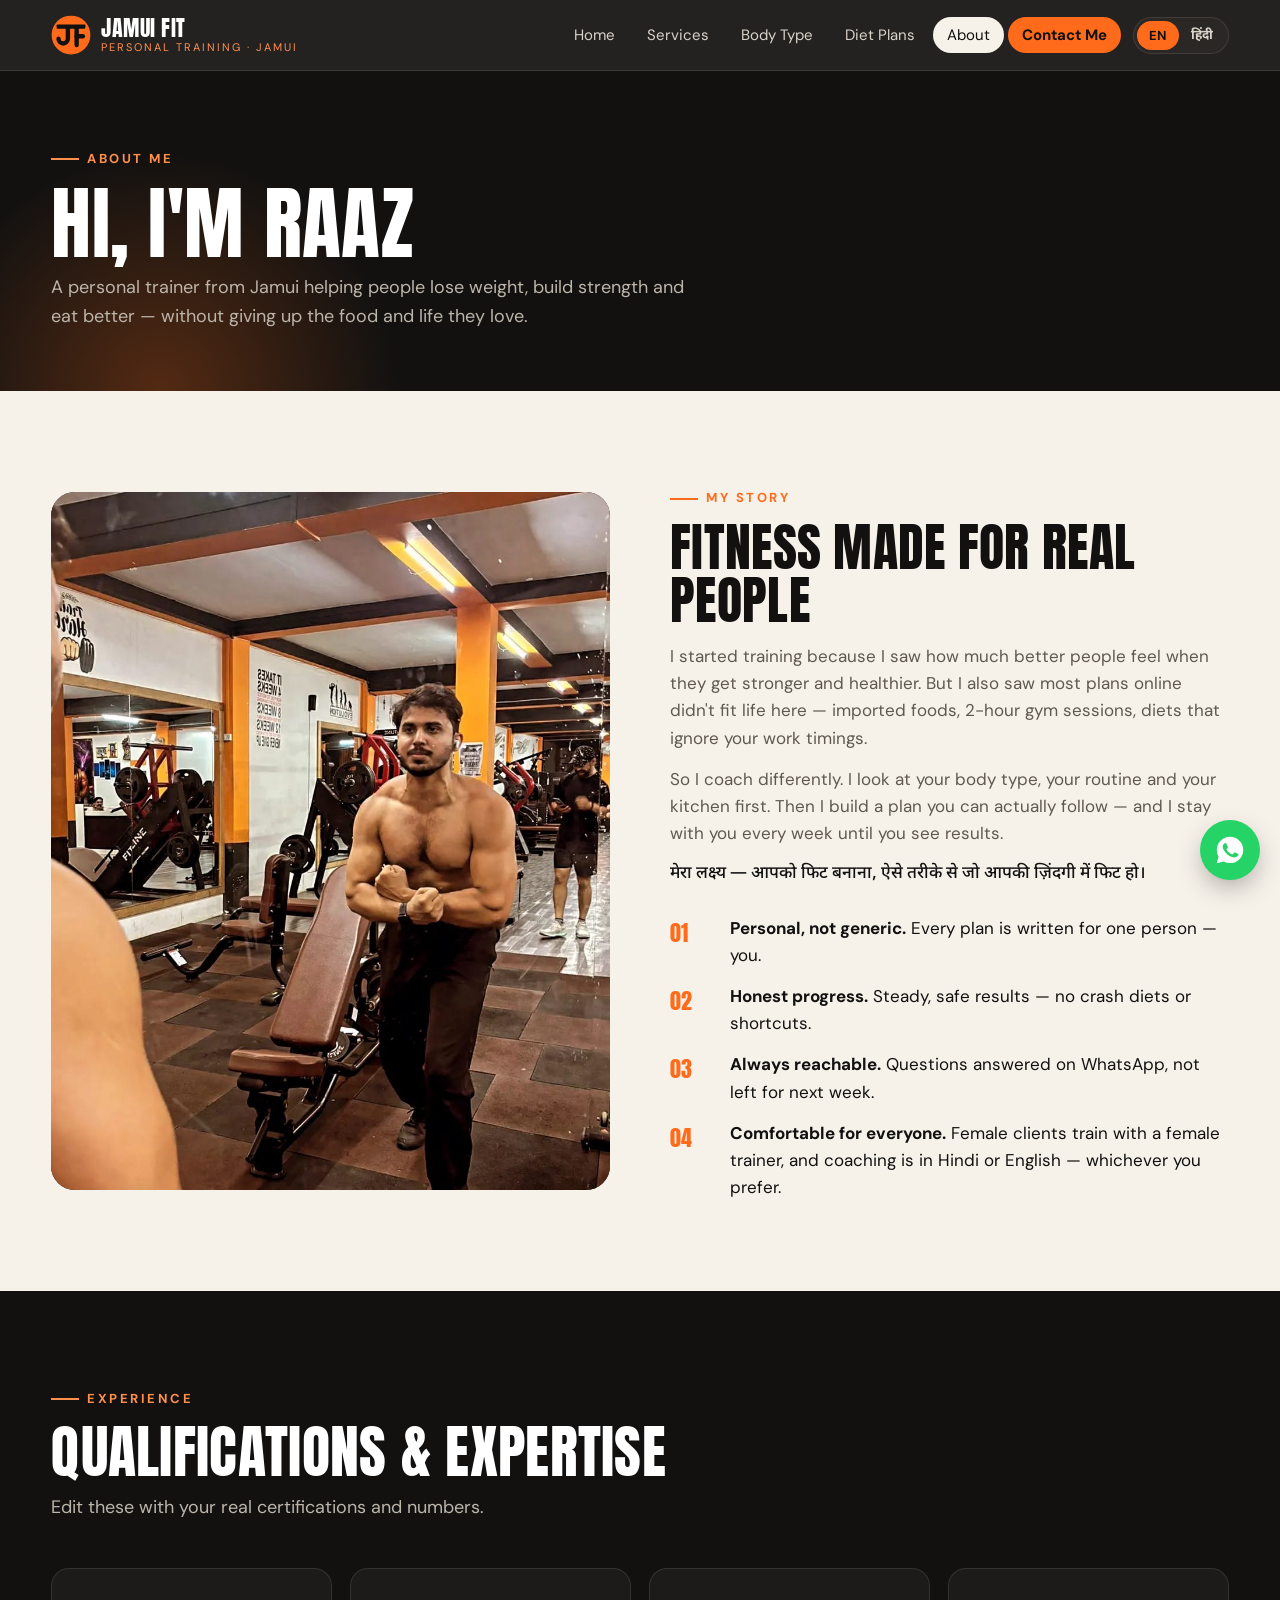
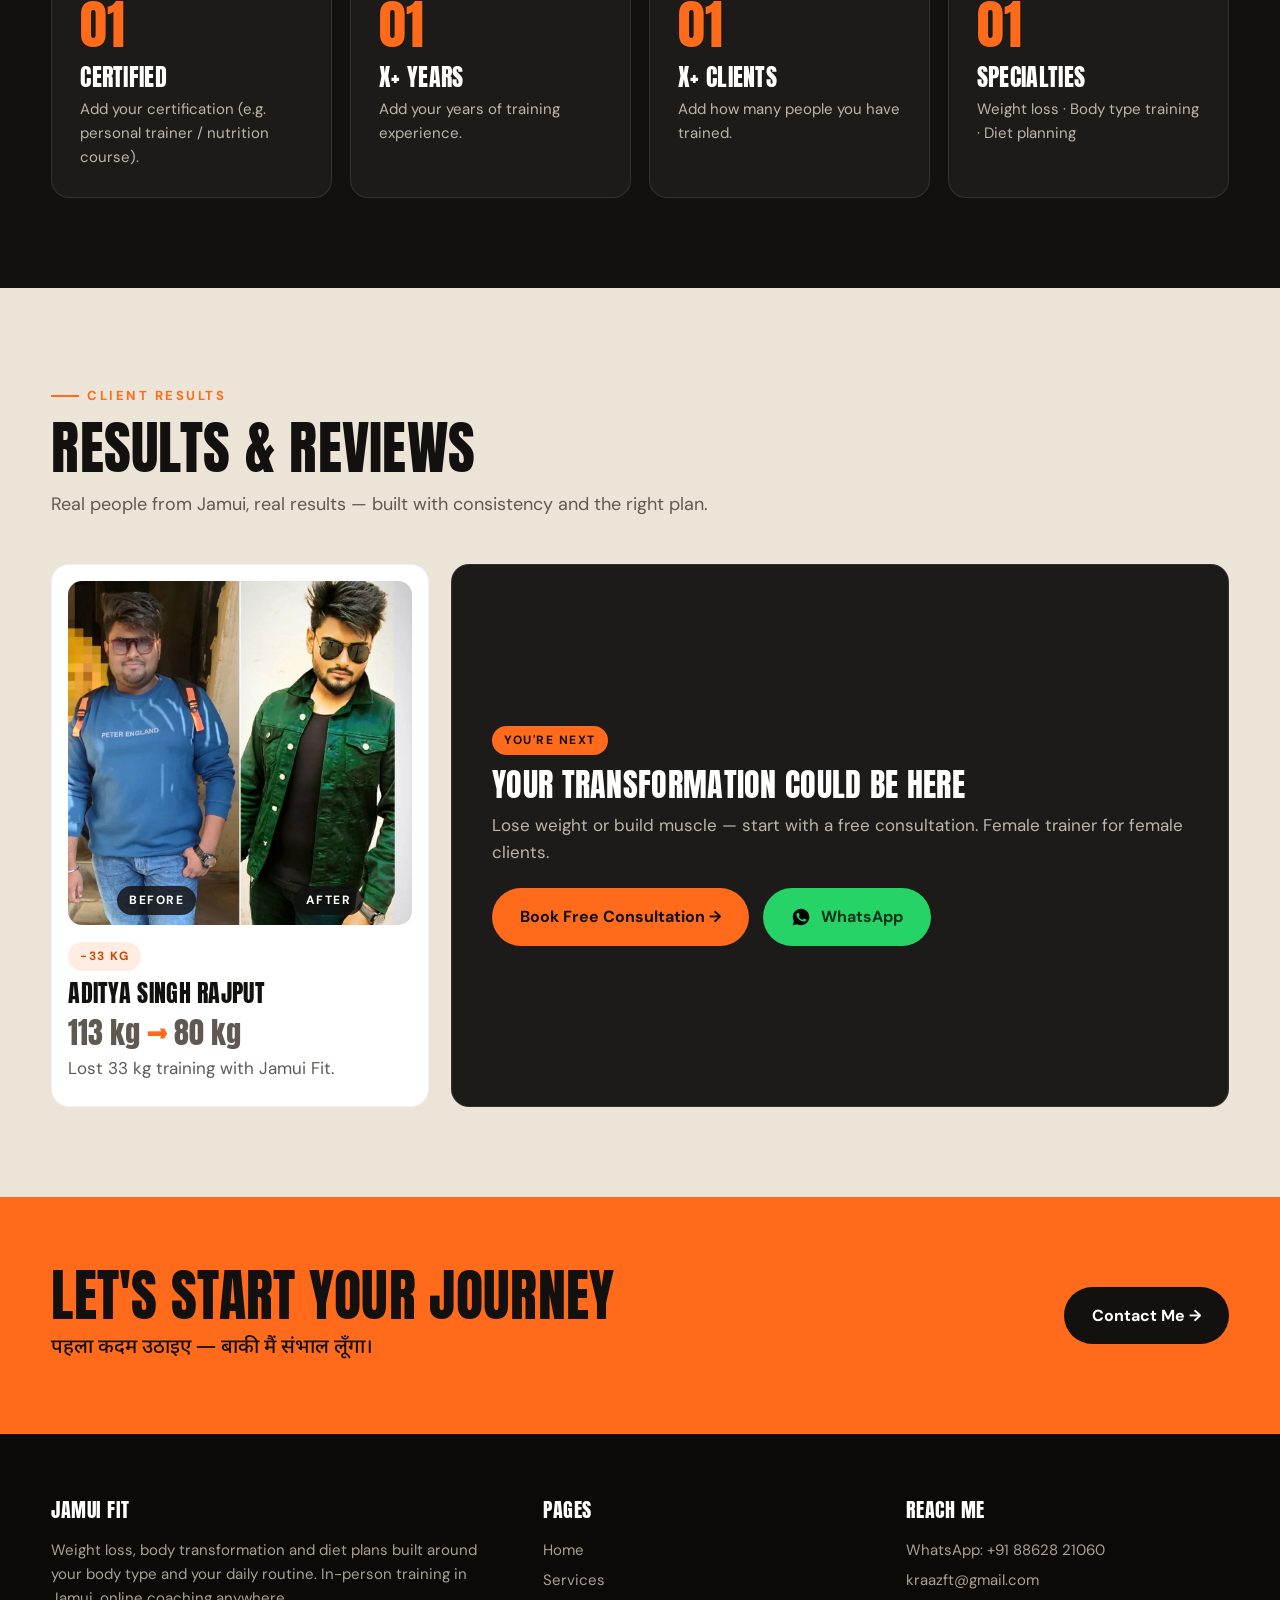
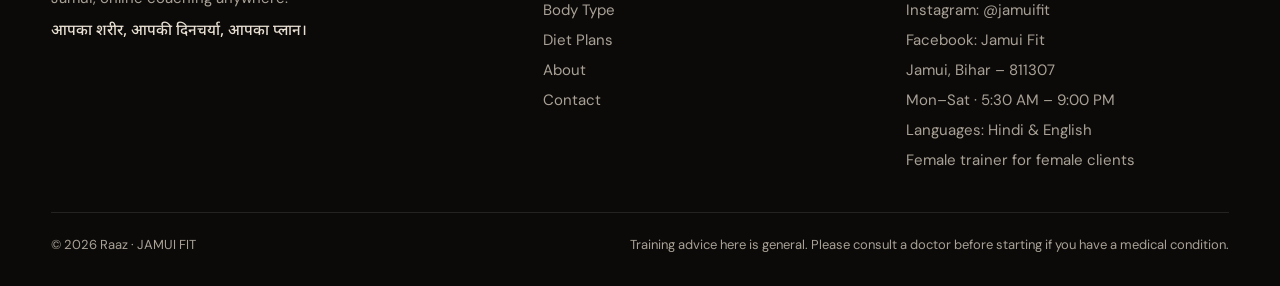
==== commit ebb9b4a0: "Add trainer Raaz, client transformation and logo PNGs - About page: trainer name Raaz with gym photo" ====
--- a/about.html
+++ b/about.html
@@ -4,8 +4,9 @@
 <meta charset="UTF-8">
 <meta name="viewport" content="width=device-width, initial-scale=1">
 <!-- SITE URL: https://priyatam0509.github.io/JamuiFIT/  (replace everywhere when moving to a custom domain) -->
-<title data-hi="मेरे बारे में — जमुई फिट पर्सनल ट्रेनर">About Jamui Fit – Your Personal Trainer in Jamui, Bihar</title>
-<meta name="description" content="Meet the trainer behind Jamui Fit – personal training in Jamui, Bihar. Experience, qualifications, approach and client results. Hindi &amp; English.">
+<title data-hi="राज़ के बारे में — जमुई फिट पर्सनल ट्रेनर">About Raaz – Personal Trainer at Jamui Fit, Jamui, Bihar</title>
+<meta name="description" content="Meet Raaz, the trainer behind Jamui Fit – personal training in Jamui, Bihar. Experience, approach and client results. Hindi &amp; English.">
+<meta property="og:image" content="https://priyatam0509.github.io/JamuiFIT/assets/trainer-raaz.jpg">
 <link rel="canonical" href="https://priyatam0509.github.io/JamuiFIT/about.html">
 <meta property="og:type" content="website">
 <meta property="og:site_name" content="Jamui Fit">
@@ -29,18 +30,15 @@
 <section class="page-hero">
   <div class="wrap">
     <span class="eyebrow" data-hi="मेरे बारे में">About me</span>
-    <h1 data-hi="नमस्ते, मैं <span data-site='trainerName'>Your Name</span> हूँ">Hi, I'm <span data-site="trainerName">Your Name</span></h1>
+    <h1 data-hi="नमस्ते, मैं <span data-site='trainerName'>राज़</span> हूँ">Hi, I'm <span data-site="trainerName">Raaz</span></h1>
     <p data-hi="जमुई का एक पर्सनल ट्रेनर, जो लोगों को वज़न घटाने, ताक़त बढ़ाने और बेहतर खाने में मदद करता है — बिना अपना पसंदीदा खाना और ज़िंदगी छोड़े।">A personal trainer from Jamui helping people lose weight, build strength and eat better — without giving up the food and life they love.</p>
   </div>
 </section>
 
 <section>
   <div class="wrap split">
-    <div class="portrait reveal">
-      <div>
-        <svg viewBox="0 0 24 24"><circle cx="12" cy="8" r="4"/><path d="M4 21c0-4.4 3.6-8 8-8s8 3.6 8 8"/></svg>
-        <p>Add your photo here<br><small>(replace this block with an &lt;img&gt; of you training)</small></p>
-      </div>
+    <div class="portrait has-photo reveal">
+      <img src="assets/trainer-raaz.jpg" width="1200" height="1200" loading="lazy" alt="Raaz, personal trainer at Jamui Fit, in the gym in Jamui">
     </div>
     <div class="reveal">
       <span class="eyebrow dark" data-hi="मेरी कहानी">My story</span>
@@ -79,12 +77,29 @@
     <div class="section-head reveal">
       <span class="eyebrow dark" data-hi="क्लाइंट रिज़ल्ट">Client results</span>
       <h2 data-hi="रिज़ल्ट और रिव्यू">Results &amp; reviews</h2>
-      <p>Add real before/after photos and reviews from your clients here (with their permission). Real results from local people are the strongest reason someone will contact you.</p>
+      <p data-hi="जमुई के असली लोग, असली रिज़ल्ट — लगातार मेहनत और सही प्लान से।">Real people from Jamui, real results — built with consistency and the right plan.</p>
     </div>
     <div class="grid-3">
-      <div class="card reveal" style="border:2px dashed #cfc4b3;background:transparent"><span class="tag">Slot 1</span><p style="margin-top:12px">Client photo + short review</p></div>
-      <div class="card reveal" style="border:2px dashed #cfc4b3;background:transparent"><span class="tag">Slot 2</span><p style="margin-top:12px">Client photo + short review</p></div>
-      <div class="card reveal" style="border:2px dashed #cfc4b3;background:transparent"><span class="tag">Slot 3</span><p style="margin-top:12px">Client photo + short review</p></div>
+      <article class="card result-card reveal">
+        <figure class="ba">
+          <img src="assets/transformation-1.jpg" loading="lazy" alt="Aditya Singh Rajput before and after his Jamui Fit transformation: 113 kg to 80 kg">
+          <figcaption><span data-hi="पहले">Before</span><span data-hi="बाद में">After</span></figcaption>
+        </figure>
+        <span class="tag" data-hi="−33 किलो">−33 kg</span>
+        <h3 style="font-size:24px;margin-top:10px" data-hi="आदित्य सिंह राजपूत">Aditya Singh Rajput</h3>
+        <p class="ba-stat" data-hi="113 किलो <b>→</b> 80 किलो">113 kg <b>→</b> 80 kg</p>
+        <p data-hi="जमुई फिट के साथ ट्रेनिंग करके 33 किलो वज़न कम किया।">Lost 33 kg training with Jamui Fit.</p>
+      </article>
+      <!-- To add another client: copy the <article class="card result-card"> block above, change the photo, name and numbers. -->
+      <div class="card dark-card reveal next-card">
+        <span class="tag" style="background:var(--saffron);color:var(--ink)" data-hi="अगली बारी आपकी">You're next</span>
+        <h3 style="font-size:32px;margin:14px 0 10px;color:#fff" data-hi="आपका ट्रांसफ़ॉर्मेशन यहाँ हो सकता है">Your transformation could be here</h3>
+        <p style="color:#bdb5aa" data-hi="वज़न घटाना हो या बॉडी बनानी हो — फ्री कंसल्टेशन से शुरुआत करें। महिला क्लाइंट के लिए महिला ट्रेनर।">Lose weight or build muscle — start with a free consultation. Female trainer for female clients.</p>
+        <div class="hero-actions" style="margin-top:22px">
+          <a class="btn btn-primary" href="contact.html" data-hi="फ्री कंसल्टेशन बुक करें →">Book Free Consultation →</a>
+          <a class="btn btn-wa" data-wa="Namaste! I saw the transformation on your website. I want to start too."><span data-hi="WhatsApp करें">WhatsApp</span></a>
+        </div>
+      </div>
     </div>
   </div>
 </section>
--- a/assets/style.css
+++ b/assets/style.css
@@ -249,3 +249,20 @@
 html[lang=hi] .eyebrow,html[lang=hi] .tag{letter-spacing:.5px}
 html[lang=hi] .brand-text small{letter-spacing:.3px}
 .brand-logo{width:40px;height:40px;flex:none}
+.portrait.has-photo{padding:0;display:block}
+.portrait.has-photo img{width:100%;height:100%;object-fit:cover;object-position:68% 40%}
+.portrait.has-photo::before{display:none}
+
+/* client transformation card */
+.result-card{padding:16px 16px 24px}
+.ba{position:relative;margin:0 0 16px;border-radius:14px;overflow:hidden;background:var(--paper-2);aspect-ratio:1/1}
+.ba img{width:100%;height:100%;object-fit:cover;display:block}
+.ba figcaption{position:absolute;left:0;right:0;bottom:10px;display:flex;justify-content:space-around;pointer-events:none}
+.ba figcaption span{background:rgba(18,17,16,.82);color:#fff;font-size:12px;font-weight:700;letter-spacing:1.5px;text-transform:uppercase;padding:5px 12px;border-radius:999px}
+.ba-stat{font-family:var(--display);font-size:30px;color:var(--ink);margin:2px 0 6px;line-height:1.1}
+.ba-stat b{color:var(--saffron);font-weight:400}
+html[lang=hi] .ba-stat{font-family:var(--hi);font-weight:700;font-size:26px}
+@media(min-width:901px){.next-card{grid-column:span 2;display:flex;flex-direction:column;justify-content:center;padding:40px}}
+@media(max-width:900px) and (min-width:621px){.next-card{grid-column:span 1}}
+html[lang=hi] .ba figcaption span{letter-spacing:0}
+.next-card .tag{align-self:flex-start}
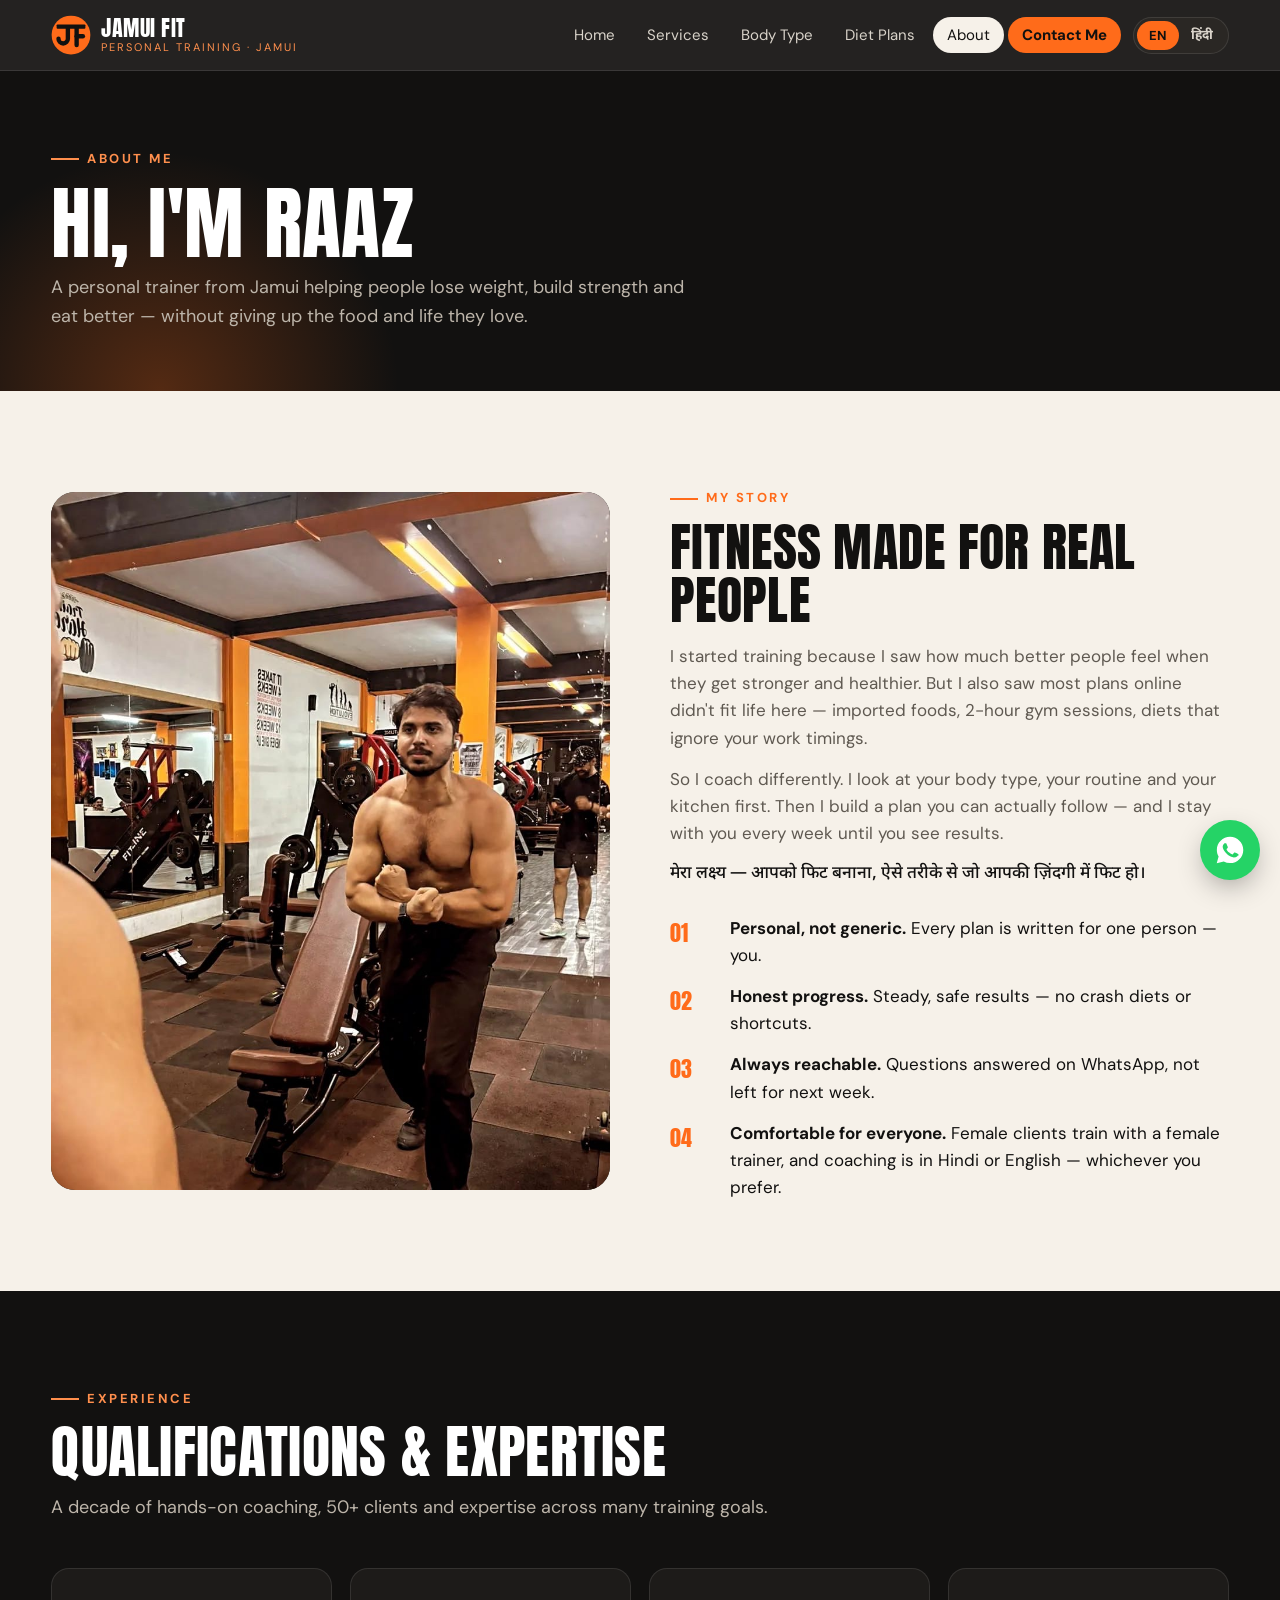
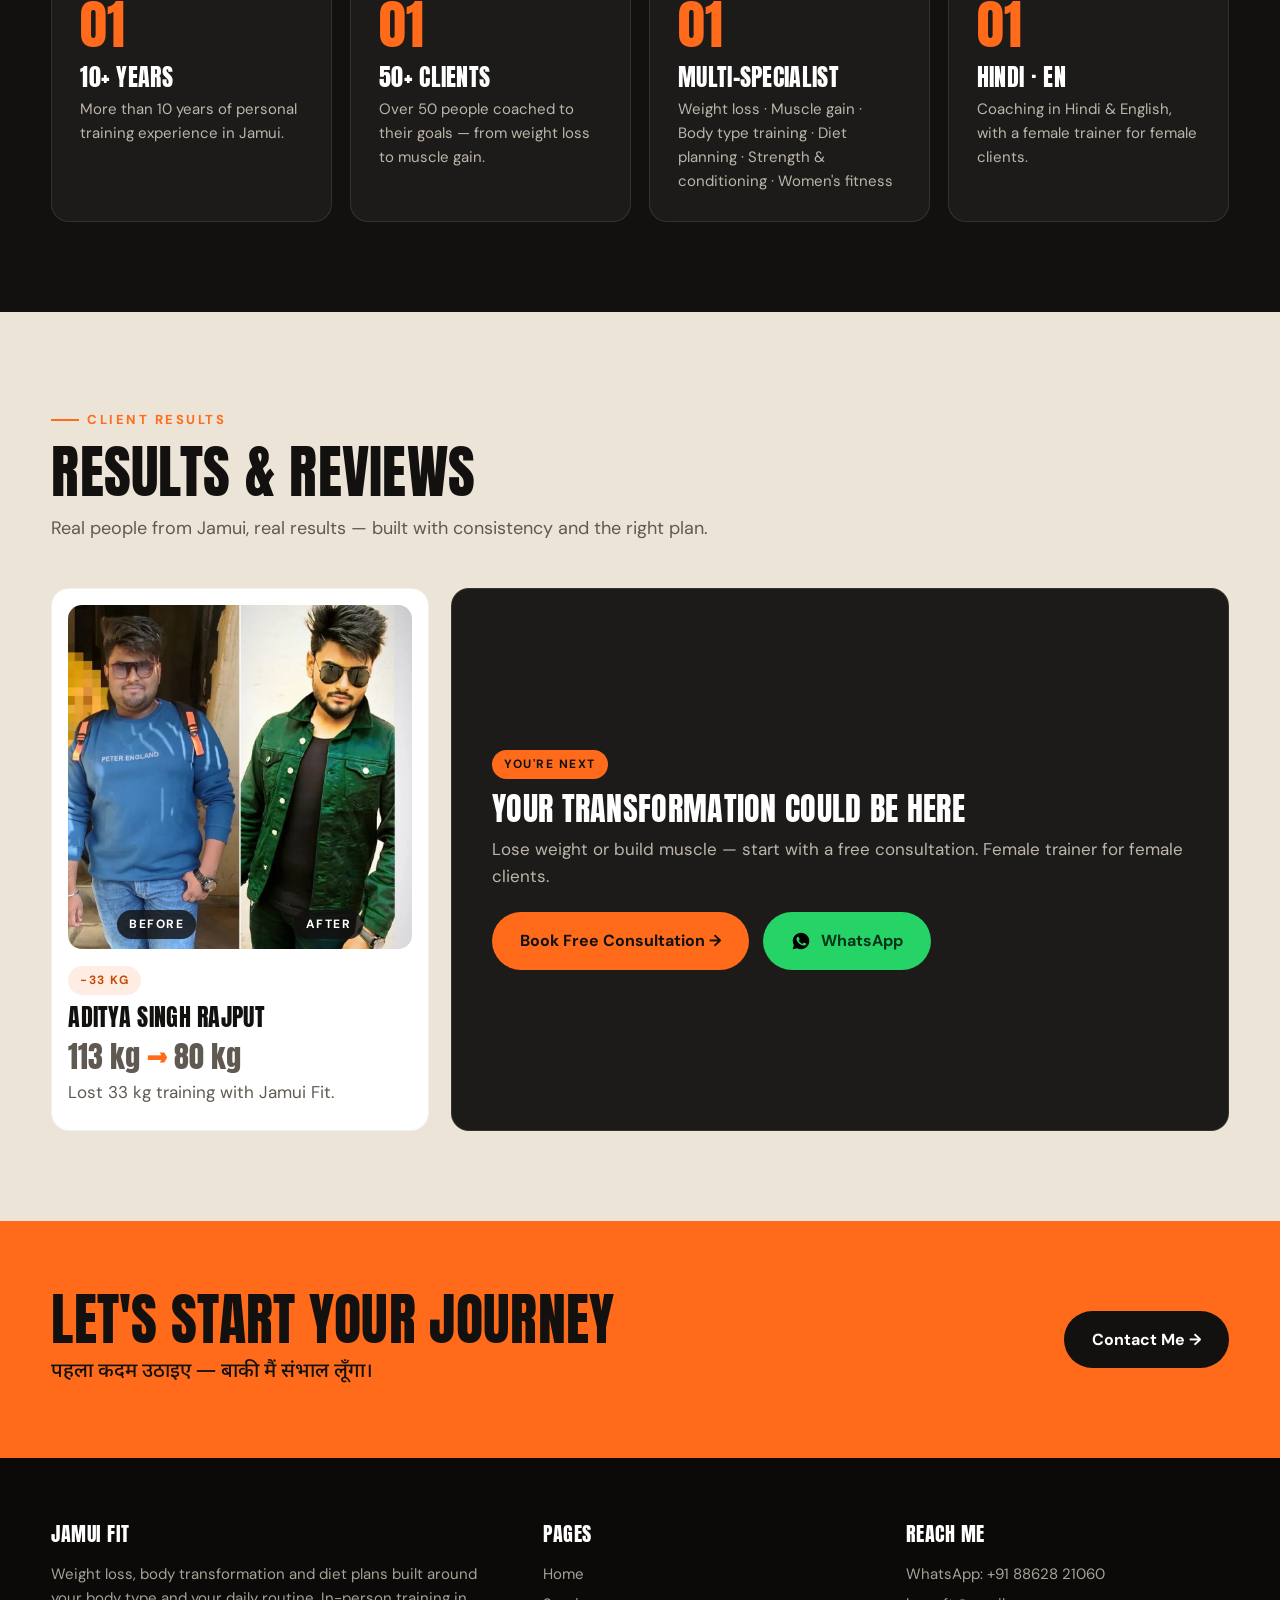
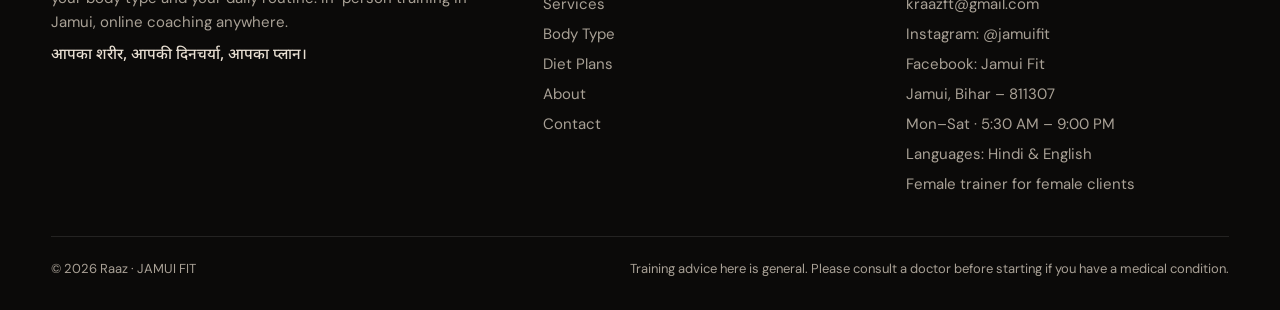
==== commit 3477fe60: "About: 10+ years, 50+ clients, multi-specialist expertise Certification cards left as a marked spot " ====
--- a/about.html
+++ b/about.html
@@ -61,13 +61,15 @@
     <div class="section-head reveal">
       <span class="eyebrow" data-hi="अनुभव">Experience</span>
       <h2 data-hi="योग्यता और विशेषज्ञता">Qualifications &amp; expertise</h2>
-      <p>Edit these with your real certifications and numbers.</p>
+      <p data-hi="10 साल का अनुभव, 50 से ज़्यादा क्लाइंट और कई तरह की ट्रेनिंग में विशेषज्ञता।">A decade of hands-on coaching, 50+ clients and expertise across many training goals.</p>
     </div>
     <div class="grid-4">
-      <div class="step reveal" style="padding-top:28px"><h3 data-hi="सर्टिफ़ाइड">Certified</h3><p>Add your certification (e.g. personal trainer / nutrition course).</p></div>
-      <div class="step reveal" style="padding-top:28px"><h3 data-hi="X+ साल">X+ Years</h3><p>Add your years of training experience.</p></div>
-      <div class="step reveal" style="padding-top:28px"><h3 data-hi="X+ क्लाइंट">X+ Clients</h3><p>Add how many people you have trained.</p></div>
-      <div class="step reveal" style="padding-top:28px"><h3 data-hi="विशेषज्ञता">Specialties</h3><p data-hi="वेट लॉस · बॉडी टाइप ट्रेनिंग · डाइट प्लानिंग">Weight loss · Body type training · Diet planning</p></div>
+      <div class="step reveal" style="padding-top:28px"><h3 data-hi="10+ साल">10+ Years</h3><p data-hi="जमुई में 10 साल से ज़्यादा का पर्सनल ट्रेनिंग अनुभव।">More than 10 years of personal training experience in Jamui.</p></div>
+      <div class="step reveal" style="padding-top:28px"><h3 data-hi="50+ क्लाइंट">50+ Clients</h3><p data-hi="50 से ज़्यादा लोगों को उनके लक्ष्य तक पहुँचाया — वेट लॉस से मसल गेन तक।">Over 50 people coached to their goals — from weight loss to muscle gain.</p></div>
+      <div class="step reveal" style="padding-top:28px"><h3 data-hi="मल्टी-स्पेशलिस्ट">Multi-specialist</h3><p data-hi="वेट लॉस · मसल गेन · बॉडी टाइप ट्रेनिंग · डाइट प्लानिंग · स्ट्रेंथ और कंडीशनिंग · महिलाओं की फ़िटनेस">Weight loss · Muscle gain · Body type training · Diet planning · Strength &amp; conditioning · Women's fitness</p></div>
+      <div class="step reveal" style="padding-top:28px"><h3 data-hi="हिंदी · EN">Hindi · EN</h3><p data-hi="हिंदी और अंग्रेज़ी में कोचिंग, और महिला क्लाइंट के लिए महिला ट्रेनर।">Coaching in Hindi &amp; English, with a female trainer for female clients.</p></div>
+      <!-- CERTIFICATIONS: add a card here for each real certificate Raaz holds (name + issuing body), e.g.
+      <div class="step reveal" style="padding-top:28px"><h3>Certified</h3><p>Certificate name — Issuing body</p></div> -->
     </div>
   </div>
 </section>
